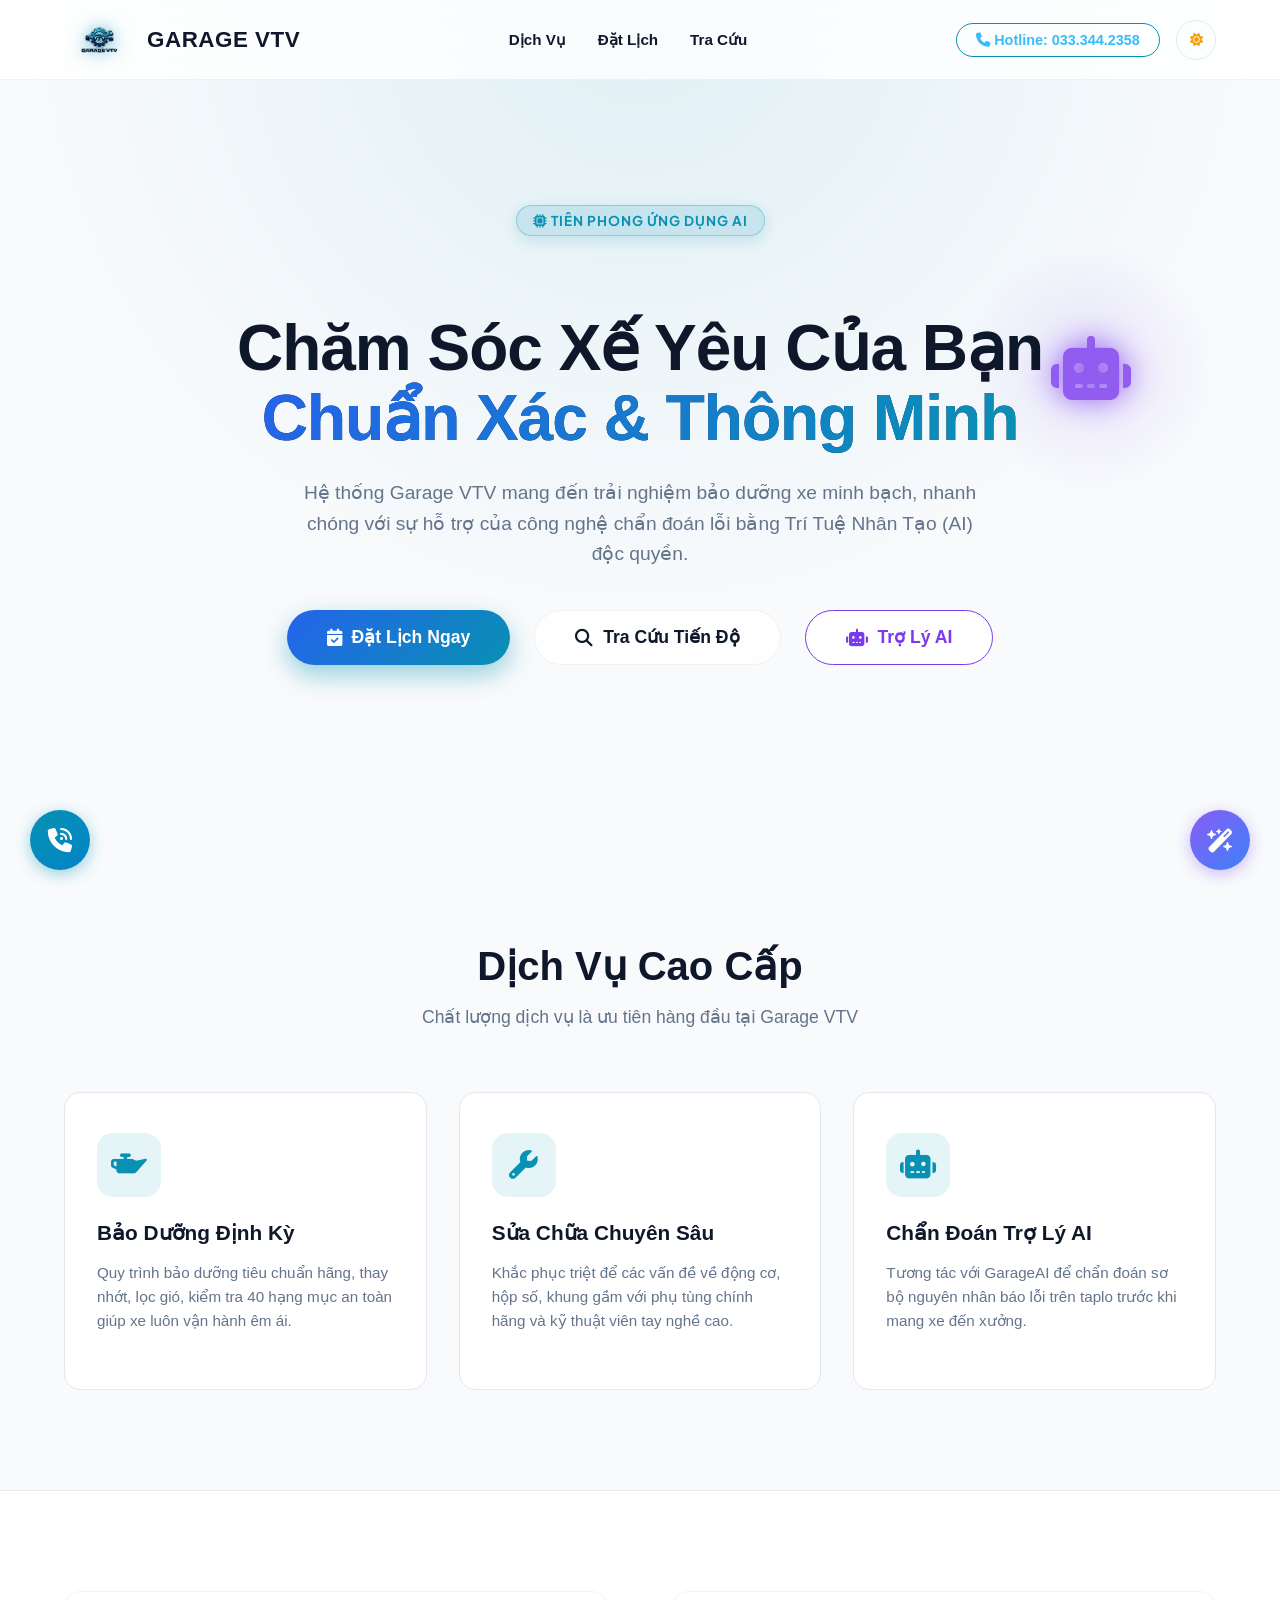
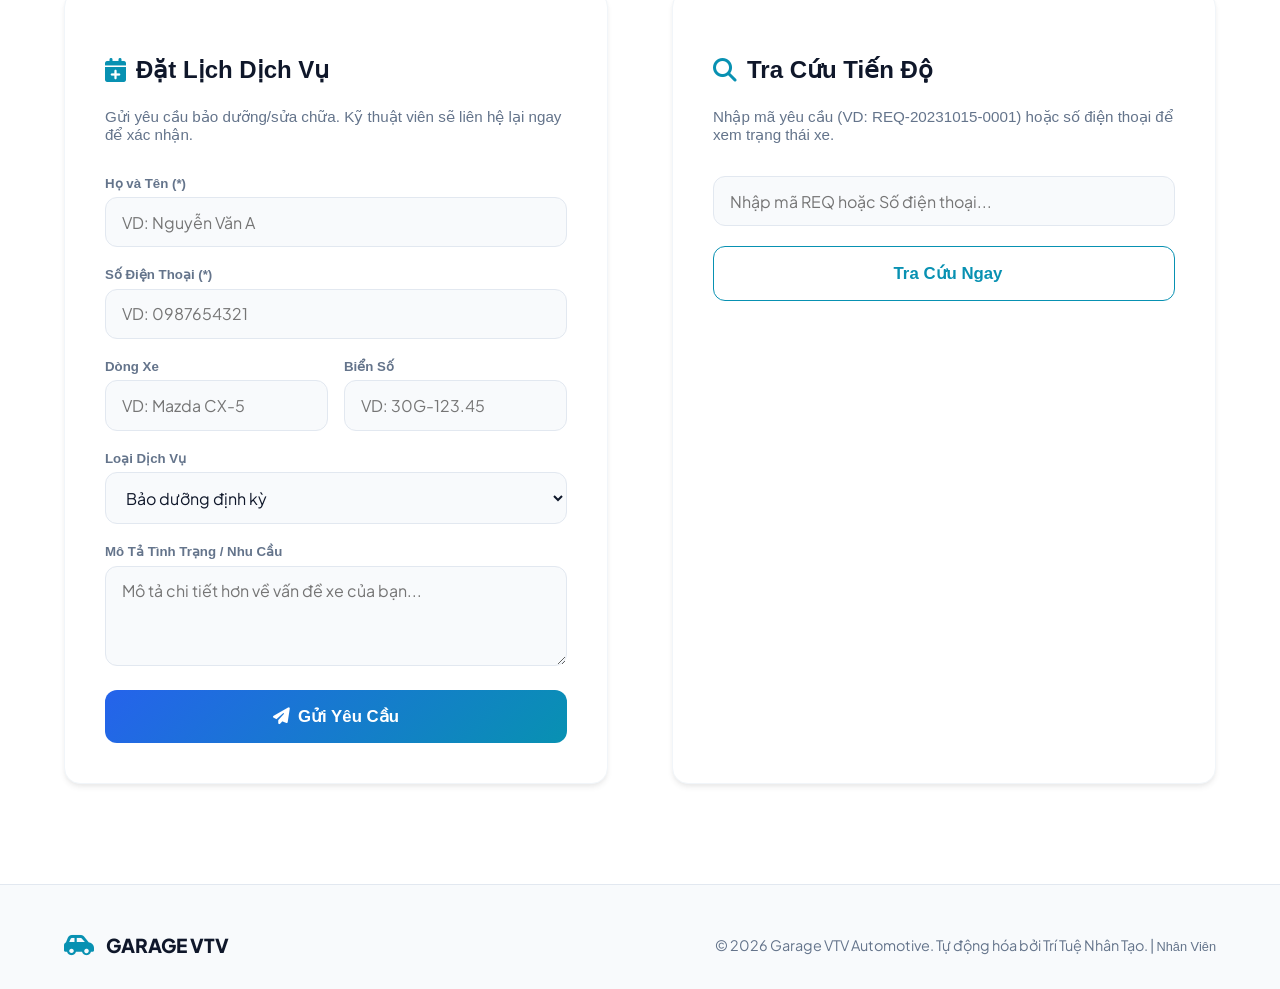
==== index.html @ 85f213aa "fix form" ====
<!DOCTYPE html>
<html lang="vi" data-theme="dark">

<head>
  <meta charset="UTF-8">
  <meta name="viewport" content="width=device-width, initial-scale=1.0, maximum-scale=1.0, user-scalable=no">
  <title>Garage VTV - Chăm Sóc Xế Yêu Với Công Nghệ AI</title>
  <link rel="stylesheet" href="https://cdnjs.cloudflare.com/ajax/libs/font-awesome/6.4.0/css/all.min.css">
  <link rel="stylesheet" href="styles.css?v=6.0">
  <style>
    /* Premium Landing Page Specific Styles */
    :root {
      --landing-hero-bg: radial-gradient(circle at top, rgba(8, 145, 178, 0.15) 0%, rgba(15, 23, 42, 0) 60%);
      --glass-bg: rgba(19, 28, 46, 0.65);
      --glass-border: rgba(255, 255, 255, 0.08);
      --neon-cyan: #0891b2;
      --neon-glow: 0 0 20px rgba(8, 145, 178, 0.4);
    }

    [data-theme="light"] {
      --landing-hero-bg: radial-gradient(circle at top, rgba(8, 145, 178, 0.1) 0%, rgba(248, 250, 252, 0) 60%);
      --glass-bg: rgba(255, 255, 255, 0.8);
      --glass-border: rgba(0, 0, 0, 0.05);
      --neon-glow: 0 4px 15px rgba(8, 145, 178, 0.2);
    }

    body {
      background: var(--bg-primary);
      color: var(--text-main);
      font-family: 'Plus Jakarta Sans', Arial, sans-serif;
      margin: 0;
      padding: 0;
      overflow-x: hidden;
      display: block;
    }

    /* Navbar */
    .landing-header {
      position: fixed;
      top: 0;
      left: 0;
      right: 0;
      height: 80px;
      background: var(--glass-bg);
      backdrop-filter: blur(16px);
      -webkit-backdrop-filter: blur(16px);
      border-bottom: 1px solid var(--glass-border);
      display: flex;
      justify-content: space-between;
      align-items: center;
      padding: 0 5%;
      z-index: 1000;
      transition: all 0.3s ease;
    }

    .brand {
      display: flex;
      align-items: center;
      gap: 12px;
      text-decoration: none;
    }

    .brand img {
      height: 40px;
      filter: drop-shadow(0 0 8px rgba(8, 145, 178, 0.5));
    }

    .brand-text {
      font-weight: 800;
      font-size: 1.4rem;
      color: var(--text-main);
      letter-spacing: 0.5px;
    }

    .nav-links {
      display: flex;
      gap: 2rem;
      align-items: center;
    }

    .nav-links a {
      color: var(--text-main);
      text-decoration: none;
      font-weight: 600;
      font-size: 0.95rem;
      transition: color 0.2s;
    }

    .nav-links a:hover {
      color: var(--accent-cyan);
    }

    .header-actions {
      display: flex;
      gap: 1rem;
      align-items: center;
    }

    .btn-login {
      padding: 0.5rem 1.2rem;
      border-radius: 50px;
      border: 1px solid var(--accent-primary);
      color: var(--accent-primary);
      text-decoration: none;
      font-weight: 700;
      font-size: 0.9rem;
      transition: all 0.3s;
      background: rgba(59, 130, 246, 0.05);
    }

    .btn-login:hover {
      background: var(--accent-primary);
      color: #fff;
      box-shadow: 0 4px 15px rgba(59, 130, 246, 0.4);
    }

    /* Hero Section */
    .hero {
      padding: 160px 5% 100px;
      min-height: 90vh;
      display: flex;
      align-items: center;
      justify-content: center;
      text-align: center;
      background: var(--landing-hero-bg);
      position: relative;
    }

    .hero-content {
      max-width: 900px;
      z-index: 2;
    }

    .badge {
      display: inline-block;
      padding: 6px 16px;
      border-radius: 30px;
      background: rgba(8, 145, 178, 0.15);
      color: var(--accent-cyan);
      border: 1px solid rgba(8, 145, 178, 0.3);
      font-weight: 700;
      font-size: 0.85rem;
      letter-spacing: 1px;
      margin-bottom: 1.5rem;
      text-transform: uppercase;
      box-shadow: var(--neon-glow);
    }

    .hero h1 {
      font-size: 4rem;
      font-weight: 800;
      line-height: 1.1;
      margin-bottom: 1.5rem;
      background: var(--text-main);
      -webkit-background-clip: text;
      background-clip: text;
      -webkit-text-fill-color: transparent;
      letter-spacing: -1px;
    }

    .hero h1 span {
      background: var(--gradient-brand);
      -webkit-background-clip: text;
      background-clip: text;
      -webkit-text-fill-color: transparent;
    }

    .hero p {
      font-size: 1.2rem;
      color: var(--text-muted);
      line-height: 1.6;
      margin-bottom: 2.5rem;
      max-width: 700px;
      margin-inline: auto;
    }

    .hero-buttons {
      display: flex;
      gap: 1.5rem;
      justify-content: center;
      flex-wrap: wrap;
    }

    .btn-glow {
      padding: 1rem 2.5rem;
      border-radius: 50px;
      font-weight: 700;
      font-size: 1.1rem;
      text-decoration: none;
      transition: all 0.3s;
      border: none;
      cursor: pointer;
      display: inline-flex;
      align-items: center;
      gap: 10px;
    }

    .btn-primary-glow {
      background: var(--gradient-brand);
      color: #fff;
      box-shadow: 0 10px 25px rgba(8, 145, 178, 0.4);
    }

    .btn-primary-glow:hover {
      transform: translateY(-3px);
      box-shadow: 0 15px 35px rgba(8, 145, 178, 0.6);
    }

    .btn-secondary-glow {
      background: var(--glass-bg);
      color: var(--text-main);
      border: 1px solid var(--glass-border);
      backdrop-filter: blur(10px);
    }

    .btn-secondary-glow:hover {
      transform: translateY(-3px);
      border-color: var(--accent-cyan);
      box-shadow: 0 10px 25px rgba(0, 0, 0, 0.2);
    }

    /* Floating AI Element */
    .floating-ai {
      position: absolute;
      right: 5%;
      top: 30%;
      width: 250px;
      height: 250px;
      background: radial-gradient(circle, rgba(139, 92, 246, 0.15) 0%, transparent 70%);
      border-radius: 50%;
      animation: float 6s ease-in-out infinite;
      z-index: 1;
      pointer-events: none;
    }

    .floating-ai::after {
      content: '\f544';
      font-family: 'Font Awesome 6 Free';
      font-weight: 900;
      position: absolute;
      top: 50%;
      left: 50%;
      transform: translate(-50%, -50%);
      font-size: 4rem;
      color: var(--accent-purple);
      opacity: 0.8;
      filter: drop-shadow(0 0 15px var(--accent-purple));
    }

    @keyframes float {
      0% {
        transform: translateY(0px) rotate(0deg);
      }

      50% {
        transform: translateY(-20px) rotate(5deg);
      }

      100% {
        transform: translateY(0px) rotate(0deg);
      }
    }

    /* Services Section */
    .section {
      padding: 100px 5%;
      position: relative;
    }

    .section-title {
      text-align: center;
      margin-bottom: 4rem;
    }

    .section-title h2 {
      font-size: 2.5rem;
      font-weight: 800;
      margin-bottom: 1rem;
    }

    .section-title p {
      color: var(--text-muted);
      font-size: 1.1rem;
    }

    .services-grid {
      display: grid;
      grid-template-columns: repeat(auto-fit, minmax(300px, 1fr));
      gap: 2rem;
      max-width: 1200px;
      margin: 0 auto;
    }

    .service-card {
      background: var(--bg-card);
      border: 1px solid var(--border-color);
      border-radius: var(--radius-lg);
      padding: 2.5rem 2rem;
      transition: all 0.4s cubic-bezier(0.4, 0, 0.2, 1);
      position: relative;
      overflow: hidden;
    }

    .service-card::before {
      content: '';
      position: absolute;
      top: 0;
      left: 0;
      right: 0;
      height: 4px;
      background: var(--gradient-brand);
      opacity: 0;
      transition: opacity 0.4s;
    }

    .service-card:hover {
      transform: translateY(-10px);
      box-shadow: var(--shadow-lg);
      border-color: var(--border-subtle);
    }

    .service-card:hover::before {
      opacity: 1;
    }

    .service-icon {
      width: 64px;
      height: 64px;
      border-radius: 16px;
      background: rgba(8, 145, 178, 0.1);
      color: var(--accent-cyan);
      display: flex;
      align-items: center;
      justify-content: center;
      font-size: 1.8rem;
      margin-bottom: 1.5rem;
      transition: transform 0.4s;
    }

    .service-card:hover .service-icon {
      transform: scale(1.1) rotate(5deg);
      background: var(--gradient-brand);
      color: white;
      box-shadow: var(--neon-glow);
    }

    .service-card h3 {
      font-size: 1.3rem;
      font-weight: 700;
      margin-bottom: 1rem;
    }

    .service-card p {
      color: var(--text-muted);
      line-height: 1.6;
      font-size: 0.95rem;
    }

    /* Booking & Tracking Split Section */
    .action-section {
      background: var(--bg-card);
      border-top: 1px solid var(--border-color);
      padding: 100px 5%;
    }

    .action-container {
      max-width: 1200px;
      margin: 0 auto;
      display: grid;
      grid-template-columns: 1fr 1fr;
      gap: 4rem;
    }

    @media (max-width: 900px) {
      .action-container {
        grid-template-columns: 1fr;
        gap: 3rem;
      }

      .hero h1 {
        font-size: 2.8rem;
      }

      .nav-links {
        display: none;
      }
    }

    .glass-panel {
      background: var(--bg-sidebar);
      border: 1px solid var(--border-subtle);
      border-radius: var(--radius-lg);
      padding: 2.5rem;
      box-shadow: var(--shadow-md);
    }

    .glass-panel h3 {
      font-size: 1.5rem;
      margin-bottom: 1.5rem;
      display: flex;
      align-items: center;
      gap: 10px;
    }

    .glass-panel h3 i {
      color: var(--accent-cyan);
    }

    /* Forms */
    .form-group {
      margin-bottom: 1.25rem;
    }

    .form-label {
      display: block;
      margin-bottom: 0.5rem;
      font-weight: 600;
      color: var(--text-muted);
      font-size: 0.9rem;
    }

    .form-control {
      width: 100%;
      padding: 0.85rem 1rem;
      background: var(--bg-input);
      border: 1px solid var(--border-color);
      border-radius: var(--radius-md);
      color: var(--text-main);
      font-family: inherit;
      font-size: 1rem;
      transition: all 0.3s;
    }

    .form-control:focus {
      outline: none;
      border-color: var(--accent-primary);
      box-shadow: 0 0 0 3px rgba(59, 130, 246, 0.2);
    }

    textarea.form-control {
      resize: vertical;
      min-height: 100px;
    }

    .submit-btn {
      width: 100%;
      padding: 1rem;
      background: var(--gradient-brand);
      color: white;
      border: none;
      border-radius: var(--radius-md);
      font-weight: 700;
      font-size: 1.05rem;
      cursor: pointer;
      transition: all 0.3s;
      margin-top: 1rem;
      display: flex;
      align-items: center;
      justify-content: center;
      gap: 8px;
    }

    .submit-btn:hover {
      box-shadow: 0 8px 20px rgba(8, 145, 178, 0.4);
      transform: translateY(-2px);
    }

    /* Search Result */
    .search-result {
      margin-top: 1.5rem;
      padding: 1.5rem;
      border-radius: var(--radius-md);
      background: var(--bg-primary);
      border: 1px dashed var(--border-color);
      display: none;
    }

    /* Footer */
    footer {
      background: var(--bg-primary);
      border-top: 1px solid var(--border-color);
      padding: 3rem 5% 2rem;
      text-align: center;
    }

    .footer-content {
      max-width: 1200px;
      margin: 0 auto;
      display: flex;
      justify-content: space-between;
      align-items: center;
      flex-wrap: wrap;
      gap: 2rem;
    }

    .footer-text {
      color: var(--text-muted);
      font-size: 0.9rem;
    }

    /* Theme Toggle */
    .theme-toggle {
      background: transparent;
      border: 1px solid var(--border-color);
      color: var(--text-main);
      width: 40px;
      height: 40px;
      border-radius: 50%;
      display: flex;
      align-items: center;
      justify-content: center;
      cursor: pointer;
      transition: all 0.3s;
    }

    .theme-toggle:hover {
      background: var(--bg-card);
    }
  </style>
</head>

<body>

  <!-- Navbar -->
  <header class="landing-header" id="navbar">
    <a href="#" class="brand">
      <img src="logo.png" alt="Logo" onerror="this.src='https://via.placeholder.com/40x40/0891b2/ffffff?text=VTV'">
      <span class="brand-text">GARAGE VTV</span>
    </a>

    <nav class="nav-links">
      <a href="#services">Dịch Vụ</a>
      <a href="#booking">Đặt Lịch</a>
      <a href="#tracking">Tra Cứu</a>
    </nav>

    <div class="header-actions">
      <button class="btn-login" onclick="openPhoneContactModal()"
        style="border-color: #0891b2; color: #38bdf8; background: transparent; cursor: pointer;">
        <i class="fa-solid fa-phone"></i> Hotline: 033.344.2358
      </button>
      <button class="theme-toggle" id="theme-btn" onclick="toggleTheme()" title="Chuyển chế độ Sáng/Tối">
        <i class="fa-solid fa-moon"></i>
      </button>
      <a href="login.html" class="btn-login" style="display: none;"><i class="fa-solid fa-lock"></i> Đăng Nhập Nội Bộ</a>
    </div>
  </header>

  <!-- Hero Section -->
  <section class="hero">
    <div class="floating-ai"></div>
    <div class="hero-content">
      <div class="badge"><i class="fa-solid fa-microchip"></i> Tiên Phong Ứng Dụng AI</div>
      <h1>Chăm Sóc Xế Yêu Của Bạn <span>Chuẩn Xác & Thông Minh</span></h1>
      <p>Hệ thống Garage VTV mang đến trải nghiệm bảo dưỡng xe minh bạch, nhanh chóng với sự hỗ trợ của công nghệ chẩn
        đoán lỗi bằng Trí Tuệ Nhân Tạo (AI) độc quyền.</p>

      <div class="hero-buttons">
        <a href="#booking" class="btn-glow btn-primary-glow">
          <i class="fa-regular fa-calendar-check"></i> Đặt Lịch Ngay
        </a>
        <a href="#tracking" class="btn-glow btn-secondary-glow">
          <i class="fa-solid fa-magnifying-glass"></i> Tra Cứu Tiến Độ
        </a>
        <button onclick="openAIAssistantModal('Trợ lý GarageAI', 'Tư vấn các dịch vụ bảo dưỡng phù hợp cho xe của tôi')"
          class="btn-glow btn-secondary-glow" style="border-color: var(--accent-purple); color: var(--accent-purple);">
          <i class="fa-solid fa-robot"></i> Trợ Lý AI
        </button>
      </div>
    </div>
  </section>

  <!-- Services Section -->
  <section id="services" class="section">
    <div class="section-title">
      <h2>Dịch Vụ Cao Cấp</h2>
      <p>Chất lượng dịch vụ là ưu tiên hàng đầu tại Garage VTV</p>
    </div>
    <div class="services-grid">
      <div class="service-card">
        <div class="service-icon"><i class="fa-solid fa-oil-can"></i></div>
        <h3>Bảo Dưỡng Định Kỳ</h3>
        <p>Quy trình bảo dưỡng tiêu chuẩn hãng, thay nhớt, lọc gió, kiểm tra 40 hạng mục an toàn giúp xe luôn vận hành
          êm ái.</p>
      </div>
      <div class="service-card">
        <div class="service-icon"><i class="fa-solid fa-wrench"></i></div>
        <h3>Sửa Chữa Chuyên Sâu</h3>
        <p>Khắc phục triệt để các vấn đề về động cơ, hộp số, khung gầm với phụ tùng chính hãng và kỹ thuật viên tay nghề
          cao.</p>
      </div>
      <div class="service-card">
        <div class="service-icon"><i class="fa-solid fa-robot"></i></div>
        <h3>Chẩn Đoán Trợ Lý AI</h3>
        <p>Tương tác với GarageAI để chẩn đoán sơ bộ nguyên nhân báo lỗi trên taplo trước khi mang xe đến xưởng.</p>
      </div>
    </div>
  </section>

  <!-- Action Section (Booking & Tracking) -->
  <section class="action-section">
    <div class="action-container">

      <!-- Booking Form -->
      <div id="booking" class="glass-panel">
        <h3><i class="fa-solid fa-calendar-plus"></i> Đặt Lịch Dịch Vụ</h3>
        <p style="color: var(--text-muted); margin-bottom: 2rem; font-size: 0.95rem;">
          Gửi yêu cầu bảo dưỡng/sửa chữa. Kỹ thuật viên sẽ liên hệ lại ngay để xác nhận.
        </p>

        <form id="bookingForm" onsubmit="handleBooking(event)">
          <div class="form-group">
            <label class="form-label">Họ và Tên (*)</label>
            <input type="text" id="bf_name" class="form-control" required placeholder="VD: Nguyễn Văn A">
          </div>
          <div class="form-group">
            <label class="form-label">Số Điện Thoại (*)</label>
            <input type="tel" id="bf_phone" class="form-control" required placeholder="VD: 0987654321">
          </div>
          <div style="display: grid; grid-template-columns: 1fr 1fr; gap: 1rem;">
            <div class="form-group">
              <label class="form-label">Dòng Xe</label>
              <input type="text" id="bf_model" class="form-control" placeholder="VD: Mazda CX-5">
            </div>
            <div class="form-group">
              <label class="form-label">Biển Số</label>
              <input type="text" id="bf_plate" class="form-control" placeholder="VD: 30G-123.45">
            </div>
          </div>
          <div class="form-group">
            <label class="form-label">Loại Dịch Vụ</label>
            <select id="bf_service" class="form-control">
              <option value="Bảo dưỡng định kỳ">Bảo dưỡng định kỳ</option>
              <option value="Sửa chữa">Sửa chữa hỏng hóc</option>
              <option value="Đồng sơn">Đồng sơn / Làm đẹp</option>
              <option value="Khác">Khác (Ghi chú thêm)</option>
            </select>
          </div>
          <div class="form-group">
            <label class="form-label">Mô Tả Tình Trạng / Nhu Cầu</label>
            <textarea id="bf_desc" class="form-control"
              placeholder="Mô tả chi tiết hơn về vấn đề xe của bạn..."></textarea>
          </div>

          <button type="submit" class="submit-btn" id="btnSubmitBooking">
            <i class="fa-solid fa-paper-plane"></i> Gửi Yêu Cầu
          </button>
        </form>
      </div>

      <!-- Tracking Form -->
      <div id="tracking" class="glass-panel">
        <h3><i class="fa-solid fa-search"></i> Tra Cứu Tiến Độ</h3>
        <p style="color: var(--text-muted); margin-bottom: 2rem; font-size: 0.95rem;">
          Nhập mã yêu cầu (VD: REQ-20231015-0001) hoặc số điện thoại để xem trạng thái xe.
        </p>

        <div class="form-group">
          <input type="text" id="track_input" class="form-control" placeholder="Nhập mã REQ hoặc Số điện thoại...">
        </div>
        <button class="submit-btn" onclick="handleTracking()"
          style="background: var(--bg-sidebar); border: 1px solid var(--accent-cyan); color: var(--accent-cyan);">
          <i class="fa-solid fa-radar"></i> Tra Cứu Ngay
        </button>

        <div id="search_result" class="search-result">
          <div style="text-align: center; color: var(--text-muted);">
            Vui lòng nhập thông tin để tra cứu.
          </div>
        </div>
      </div>

    </div>
  </section>

  <!-- Footer -->
  <footer>
    <div class="footer-content">
      <div class="brand">
        <i class="fa-solid fa-car-side" style="color: var(--accent-cyan); font-size: 1.5rem;"></i>
        <span style="font-weight: 800; font-size: 1.2rem; color: var(--text-main);">GARAGE VTV</span>
      </div>
      <div class="footer-text">
        &copy; 2026 Garage VTV Automotive. Tự động hóa bởi Trí Tuệ Nhân Tạo. | <a href="login.html" style="color: var(--text-muted); text-decoration: none; font-size: 0.8rem;" title="Đăng nhập nội bộ">Nhân Viên</a>
      </div>
    </div>
  </footer>

  <script>
    const themeBtn = document.getElementById('theme-btn');
    const htmlEl = document.documentElement;
    const savedTheme = localStorage.getItem('vtv_theme') || 'dark';
    htmlEl.setAttribute('data-theme', savedTheme);
    updateThemeIcon(savedTheme);

    function toggleTheme() {
      const current = htmlEl.getAttribute('data-theme');
      const next = current === 'dark' ? 'light' : 'dark';
      htmlEl.setAttribute('data-theme', next);
      localStorage.setItem('vtv_theme', next);
      updateThemeIcon(next);
    }

    function updateThemeIcon(theme) {
      themeBtn.innerHTML = theme === 'dark'
        ? '<i class="fa-solid fa-sun" style="color: #f59e0b;"></i>'
        : '<i class="fa-solid fa-moon"></i>';
    }

    window.addEventListener('scroll', () => {
      const nav = document.getElementById('navbar');
      if (window.scrollY > 50) {
        nav.style.background = 'var(--glass-bg)';
        nav.style.boxShadow = '0 4px 20px rgba(0,0,0,0.1)';
      } else {
        nav.style.background = 'var(--glass-bg)';
        nav.style.boxShadow = 'none';
      }
    });

    async function handleBooking(e) {
      e.preventDefault();
      const btn = document.getElementById('btnSubmitBooking');
      const originalText = btn.innerHTML;
      btn.innerHTML = '<i class="fa-solid fa-spinner fa-spin"></i> Đang Gửi...';
      btn.disabled = true;

      const payload = {
        fullName: document.getElementById('bf_name').value,
        phone: document.getElementById('bf_phone').value,
        vehicleBrand: "Không xác định", // Backend requires this field
        vehicleModel: document.getElementById('bf_model').value,
        licensePlate: document.getElementById('bf_plate').value,
        serviceType: document.getElementById('bf_service').value,
        description: document.getElementById('bf_desc').value
      };

      const isLocal = window.location.hostname === "127.0.0.1" || window.location.hostname === "localhost";
      const API_BASE = isLocal ? "http://127.0.0.1:8000/api/v1" : "/api/v1";
      try {
        const response = await fetch(`${API_BASE}/customer-requests`, {
          method: 'POST',
          headers: { 'Content-Type': 'application/json' },
          body: JSON.stringify(payload)
        });

        if (response.ok) {
          const data = await response.json();
          alert(`🎉 Gửi yêu cầu thành công!\nMã theo dõi của bạn là: ${data.request_code}\nChúng tôi sẽ sớm liên hệ lại!`);
          document.getElementById('bookingForm').reset();
        } else {
          const err = await response.json();
          alert('Lỗi: ' + (err.detail || 'Không thể gửi yêu cầu'));
        }
      } catch (error) {
        console.error(error);
        alert('Lỗi kết nối đến máy chủ.');
      } finally {
        btn.innerHTML = originalText;
        btn.disabled = false;
      }
    }

    async function handleTracking() {
      const q = document.getElementById('track_input').value.trim();
      const resDiv = document.getElementById('search_result');
      resDiv.style.display = 'block';

      if (!q) {
        resDiv.innerHTML = '<div style="color: var(--accent-rose);"><i class="fa-solid fa-triangle-exclamation"></i> Vui lòng nhập mã hoặc số điện thoại!</div>';
        return;
      }

      resDiv.innerHTML = '<i class="fa-solid fa-spinner fa-spin"></i> Đang tìm kiếm...';

      const isLocal = window.location.hostname === "127.0.0.1" || window.location.hostname === "localhost";
      const API_BASE = isLocal ? "http://127.0.0.1:8000/api/v1" : "/api/v1";
      try {
        const response = await fetch(`${API_BASE}/customer-requests?skip=0&limit=5&q=${encodeURIComponent(q)}`);
        if (response.ok) {
          const data = await response.json();
          if (data.length === 0) {
            resDiv.innerHTML = '<div style="color: var(--accent-amber);"><i class="fa-solid fa-folder-open"></i> Không tìm thấy yêu cầu nào phù hợp.</div>';
            return;
          }

          let html = `<div style="font-weight: 700; margin-bottom: 1rem; color: var(--accent-cyan);">Tìm thấy ${data.length} kết quả:</div>`;
          data.forEach(req => {
            let statusColor = '#94a3b8';
            let statusText = req.status;
            if (req.status === 'PENDING') { statusColor = '#f59e0b'; statusText = 'Chờ Xác Nhận'; }
            if (req.status === 'APPROVED') { statusColor = '#3b82f6'; statusText = 'Đã Phê Duyệt'; }
            if (req.status === 'IN_PROGRESS') { statusColor = '#10b981'; statusText = 'Đang Xử Lý'; }
            if (req.status === 'COMPLETED') { statusColor = '#059669'; statusText = 'Hoàn Thành'; }
            if (req.status === 'CANCELLED') { statusColor = '#ef4444'; statusText = 'Đã Hủy'; }

            html += `
              <div style="background: var(--bg-card); padding: 1rem; border-radius: 8px; margin-bottom: 0.8rem; border-left: 4px solid ${statusColor};">
                <div style="display: flex; justify-content: space-between; margin-bottom: 0.5rem;">
                  <strong style="color: var(--text-main);">${req.request_code}</strong>
                  <span style="background: ${statusColor}20; color: ${statusColor}; padding: 2px 8px; border-radius: 12px; font-size: 0.75rem; font-weight: 700;">${statusText}</span>
                </div>
                <div style="font-size: 0.85rem; color: var(--text-muted); margin-bottom: 0.25rem;">
                  <i class="fa-solid fa-car"></i> Xe: ${req.vehicle_model || 'N/A'} - ${req.license_plate || 'N/A'}
                </div>
                <div style="font-size: 0.85rem; color: var(--text-muted);">
                  <i class="fa-regular fa-clock"></i> Ngày tạo: ${new Date(req.created_at).toLocaleString('vi-VN')}
                </div>
              </div>
            `;
          });
          resDiv.innerHTML = html;
        } else {
          resDiv.innerHTML = '<div style="color: var(--accent-rose);">Lỗi khi tải dữ liệu tra cứu.</div>';
        }
      } catch (error) {
        console.error(error);
        resDiv.innerHTML = '<div style="color: var(--accent-rose);">Lỗi kết nối đến máy chủ.</div>';
      }
    }
  </script>

  <!-- Modal AI Garage Assistant (GarageAI) -->
  <div id="modal-ai-result" class="modal-backdrop">
    <div class="modal-card garage-ai-modal"
      style="max-width: 580px; width: 95%; padding: 0; overflow: hidden; border-radius: 18px; background: #0f172a; border: 1px solid rgba(148, 163, 184, 0.2); box-shadow: 0 25px 50px -12px rgba(0, 0, 0, 0.7);">
      <div class="garage-ai-header"
        style="display: flex; justify-content: space-between; align-items: center; padding: 1.15rem 1.35rem; background: #0f172a; border-bottom: 1px solid rgba(255, 255, 255, 0.06);">
        <div style="display: flex; align-items: center; gap: 0.85rem;">
          <div class="ai-header-icon"
            style="width: 42px; height: 42px; border-radius: 12px; background: linear-gradient(135deg, #164e63 0%, #0891b2 100%); display: flex; align-items: center; justify-content: center; color: #67e8f9; font-size: 1.25rem; box-shadow: 0 4px 12px rgba(8, 145, 178, 0.3);">
            <i class="fa-solid fa-wand-magic-sparkles"></i>
          </div>
          <div>
            <h3 id="modal-ai-title"
              style="font-family: Arial, sans-serif; color: #ffffff; font-size: 1.2rem; font-weight: 700; margin: 0; line-height: 1.2;">
              Trợ lý GarageAI</h3>
            <span
              style="font-size: 0.7rem; font-weight: 700; letter-spacing: 0.08em; color: #64748b; text-transform: uppercase; margin-top: 3px; display: block;">Tư
              Vấn Trước Khi Đến Garage</span>
          </div>
        </div>
        <button class="close-btn" onclick="closeModal('modal-ai-result')"
          style="color: #94a3b8; font-size: 1.35rem; background: transparent; border: none; cursor: pointer; padding: 0.2rem 0.5rem; transition: color 0.2s;"
          title="Đóng">
          <i class="fa-solid fa-xmark"></i>
        </button>
      </div>
      <div class="garage-ai-banner"
        style="background: rgba(255, 255, 255, 0.03); padding: 0.75rem 1.35rem; border-bottom: 1px solid rgba(255, 255, 255, 0.05); font-size: 0.82rem; color: #94a3b8; line-height: 1.45;">
        Không nhập mật khẩu, mã OTP hoặc dữ liệu nhạy cảm. AI chỉ tư vấn sơ bộ, không thay thế kỹ thuật viên kiểm tra
        trực tiếp.
      </div>
      <div id="modal-ai-chat-body" class="garage-ai-body"
        style="padding: 1.35rem; max-height: 380px; min-height: 240px; overflow-y: auto; display: flex; flex-direction: column; gap: 1.25rem; background: #0f172a;">
        <div class="garage-ai-msg-row ai-msg" style="display: flex; gap: 0.85rem; align-items: flex-start;">
          <div class="ai-msg-avatar"
            style="width: 36px; height: 36px; border-radius: 10px; background: rgba(14, 116, 144, 0.3); border: 1px solid rgba(6, 182, 212, 0.3); display: flex; align-items: center; justify-content: center; color: #38bdf8; font-size: 1rem; flex-shrink: 0; margin-top: 2px;">
            <i class="fa-solid fa-wand-magic-sparkles"></i>
          </div>
          <div class="ai-msg-bubble"
            style="background: rgba(30, 41, 59, 0.65); border: 1px solid rgba(148, 163, 184, 0.15); border-radius: 14px; padding: 1.1rem 1.25rem; color: #e2e8f0; font-size: 0.92rem; line-height: 1.6; max-width: 88%;">
            Tôi có thể giải thích dịch vụ, combo bảo dưỡng và quy trình đặt lịch. Bạn có thể nêu loại xe và số km trong
            câu hỏi để tôi gợi ý sát hơn. Tôi không thể chẩn đoán xe hoặc xác nhận an toàn từ xa; với dấu hiệu bất
            thường, hãy liên hệ garage để được kiểm tra trực tiếp.
          </div>
        </div>
      </div>
      <div class="garage-ai-footer"
        style="padding: 1.15rem 1.35rem; background: #0f172a; border-top: 1px solid rgba(255, 255, 255, 0.06); display: flex; gap: 0.75rem; align-items: flex-end;">
        <div style="flex: 1;">
          <textarea id="modal-ai-question-input" class="garage-ai-input" rows="2"
            placeholder="Ví dụ: Xe máy đã đi 5.000 km nên bảo dưỡng gì?"
            style="width: 100%; background: rgba(30, 41, 59, 0.5); border: 1px solid rgba(148, 163, 184, 0.2); border-radius: 14px; color: #f8fafc; padding: 0.85rem 1rem; font-size: 0.92rem; resize: none; font-family: inherit; outline: none; transition: border-color 0.2s, box-shadow 0.2s; box-sizing: border-box;"
            onkeydown="if(event.key === 'Enter' && !event.shiftKey) { event.preventDefault(); submitModalAIQuestion(); }"></textarea>
        </div>
        <button class="garage-ai-send-btn" onclick="submitModalAIQuestion()" title="Gửi câu hỏi"
          style="width: 48px; height: 48px; border-radius: 12px; background: #2b7a8c; color: white; border: none; cursor: pointer; display: flex; align-items: center; justify-content: center; font-size: 1.1rem; flex-shrink: 0; transition: all 0.2s ease;">
          <i class="fa-solid fa-paper-plane" style="transform: rotate(10deg);"></i>
        </button>
      </div>
    </div>
  </div>

  <!-- Modal Phone Contact Popup (Liên Hệ SĐT & Hotline) -->
  <div id="modal-phone-contact" class="modal-backdrop">
    <div class="modal-card phone-contact-card"
      style="max-width: 500px; width: 95%; padding: 0; overflow: hidden; border-radius: 18px; background: #0f172a; border: 1px solid rgba(148, 163, 184, 0.2); box-shadow: 0 25px 50px -12px rgba(0, 0, 0, 0.7);">
      <div
        style="display: flex; justify-content: space-between; align-items: center; padding: 1.15rem 1.35rem; background: #0f172a; border-bottom: 1px solid rgba(255, 255, 255, 0.06);">
        <div style="display: flex; align-items: center; gap: 0.85rem;">
          <div
            style="width: 42px; height: 42px; border-radius: 12px; background: linear-gradient(135deg, #155e75 0%, #0891b2 100%); display: flex; align-items: center; justify-content: center; color: #67e8f9; font-size: 1.25rem; box-shadow: 0 4px 12px rgba(8, 145, 178, 0.3);">
            <i class="fa-solid fa-phone-volume"></i>
          </div>
          <div>
            <h3
              style="font-family: Arial, sans-serif; color: #ffffff; font-size: 1.15rem; font-weight: 700; margin: 0;">
              Hotline Liên Hệ Garage VTV</h3>
            <span
              style="font-size: 0.72rem; font-weight: 700; letter-spacing: 0.06em; color: #64748b; text-transform: uppercase;">Tư
              Vấn Trực Tiếp Qua Số Điện Thoại</span>
          </div>
        </div>
        <button class="close-btn" onclick="closeModal('modal-phone-contact')"
          style="color: #94a3b8; font-size: 1.35rem; background: transparent; border: none; cursor: pointer; padding: 0.2rem 0.5rem;"
          title="Đóng">
          <i class="fa-solid fa-xmark"></i>
        </button>
      </div>
      <div style="padding: 1.35rem; background: #0f172a; display: flex; flex-direction: column; gap: 1rem;">
        <div
          style="background: rgba(30, 41, 59, 0.6); border: 1px solid rgba(148, 163, 184, 0.15); border-radius: 14px; padding: 1.1rem; display: flex; align-items: center; justify-content: space-between;">
          <div>
            <div style="font-size: 0.78rem; color: #94a3b8; font-weight: 600;">📞 HOTLINE KĨ THUẬT & ĐẶT LỊCH (24/7):
            </div>
            <div
              style="font-size: 1.35rem; font-weight: 800; color: #38bdf8; font-family: Arial, sans-serif; margin-top: 2px;">
              033.344.2358</div>
            <div style="font-size: 0.75rem; color: #64748b; margin-top: 2px;">Lễ tân & KTV Trưởng trực cuộc gọi</div>
          </div>
          <div style="display: flex; gap: 0.5rem;">
            <button class="btn btn-secondary btn-sm"
              onclick="copyTextToClipboard('0333442358', 'Số điện thoại Hotline')" title="Sao chép SĐT">
              <i class="fa-solid fa-copy"></i>
            </button>
            <a href="tel:0333442358" class="btn btn-primary btn-sm"
              style="background: #0891b2; border: none; font-weight: 700; padding: 0.5rem 1rem; border-radius: 6px; color: white; text-decoration: none;">
              <i class="fa-solid fa-phone"></i> Gọi Ngay
            </a>
          </div>
        </div>
        <div
          style="background: rgba(30, 41, 59, 0.6); border: 1px solid rgba(244, 63, 94, 0.25); border-radius: 14px; padding: 1.1rem; display: flex; align-items: center; justify-content: space-between;">
          <div>
            <div style="font-size: 0.78rem; color: #f43f5e; font-weight: 600;">🚨 HOTLINE CỨU HỘ GẦM & SỬA LƯU ĐỘNG:
            </div>
            <div
              style="font-size: 1.35rem; font-weight: 800; color: #fb7185; font-family: Arial, sans-serif; margin-top: 2px;">
              1900.6868</div>
            <div style="font-size: 0.75rem; color: #64748b; margin-top: 2px;">Xe kéo cứu hộ & KTV cơ động đến tận nơi
            </div>
          </div>
          <a href="tel:19006868" class="btn btn-primary btn-sm"
            style="background: #e11d48; border: none; font-weight: 700; padding: 0.5rem 1rem; border-radius: 6px; color: white; text-decoration: none;">
            <i class="fa-solid fa-truck-medical"></i> Cứu Hộ
          </a>
        </div>
        <div
          style="background: var(--bg-card); border: 1px solid var(--border-color); border-radius: 14px; padding: 1.1rem; margin-top: 0.25rem;">
          <h4
            style="font-family: Arial; font-size: 0.95rem; color: var(--text-main); margin-bottom: 0.75rem; display: flex; align-items: center; gap: 0.5rem;">
            <i class="fa-solid fa-clock-rotate-left" style="color: #38bdf8;"></i> Hoặc yêu cầu Garage gọi lại trong 5
            phút:
          </h4>
          <form onsubmit="submitCallbackRequest(event)">
            <div style="display: flex; gap: 0.5rem; margin-bottom: 0.75rem;">
              <input type="tel" id="cb-phone" class="form-control" placeholder="Nhập SĐT của bạn..." required
                style="background: var(--bg-input); border-color: var(--border-color); color: var(--text-main);">
              <select id="cb-time" class="form-control"
                style="width: 140px; background: var(--bg-input); border-color: var(--border-color); color: var(--text-main);">
                <option value="immediate" style="background: var(--bg-card); color: var(--text-main);">Gọi ngay (5p)
                </option>
                <option value="morning" style="background: var(--bg-card); color: var(--text-main);">Sáng (8h-11h)
                </option>
                <option value="afternoon" style="background: var(--bg-card); color: var(--text-main);">Chiều (14h-17h)
                </option>
              </select>
            </div>
            <button type="submit" class="btn btn-primary"
              style="width: 100%; justify-content: center; background: linear-gradient(135deg, #2563eb, #3b82f6); border: none; padding: 0.75rem; border-radius: 8px; color: white; font-weight: bold; cursor: pointer;">
              <i class="fa-solid fa-paper-plane"></i> Gửi Yêu Cầu Gọi Lại
            </button>
          </form>
        </div>
      </div>
    </div>
  </div>

  <button class="floating-phone-trigger" onclick="openPhoneContactModal()" title="Hotline Tư Vấn"
    style="position: fixed; bottom: 30px; left: 30px; width: 60px; height: 60px; border-radius: 50%; background: linear-gradient(135deg, #0891b2, #0284c7); color: white; border: none; font-size: 1.5rem; display: flex; align-items: center; justify-content: center; cursor: pointer; box-shadow: 0 4px 15px rgba(8, 145, 178, 0.4); z-index: 9999; transition: transform 0.3s;">
    <i class="fa-solid fa-phone-volume"></i>
  </button>

  <button class="floating-ai-trigger" onclick="openAIAssistantModal('Trợ lý GarageAI', 'Tư vấn nhanh')"
    title="Mở Trợ lý GarageAI"
    style="position: fixed; bottom: 30px; right: 30px; width: 60px; height: 60px; border-radius: 50%; background: linear-gradient(135deg, #8b5cf6, #3b82f6); color: white; border: none; font-size: 1.5rem; display: flex; align-items: center; justify-content: center; cursor: pointer; box-shadow: 0 4px 15px rgba(139, 92, 246, 0.4); z-index: 9999; transition: transform 0.3s;">
    <i class="fa-solid fa-wand-magic-sparkles"></i>
  </button>
  <script src="app.js?v=11.0"></script>
</body>

</html>
---- styles.css ----
@import url('https://fonts.googleapis.com/css2?family=Plus+Jakarta+Sans:wght@400;500;600;700;800&family=Outfit:wght@500;600;700;800&display=swap');

/* Figma Dark Automotive OS Theme (Default) */
:root {
  --bg-primary: #090d16;
  --bg-sidebar: #0f172a;
  --bg-card: #131c2e;
  --bg-card-hover: #1e293b;
  --bg-input: #0b1120;
  --border-color: #1e293b;
  --border-subtle: #172033;
  
  --text-main: #f8fafc;
  --text-muted: #94a3b8;
  --text-light: #64748b;

  --accent-primary: #3b82f6;
  --accent-primary-hover: #2563eb;
  --accent-cyan: #06b6d4;
  --accent-purple: #8b5cf6;
  --accent-emerald: #10b981;
  --accent-amber: #f59e0b;
  --accent-rose: #f43f5e;

  --gradient-brand: linear-gradient(135deg, #3b82f6 0%, #06b6d4 100%);
  --gradient-ai: linear-gradient(135deg, #8b5cf6 0%, #ec4899 100%);
  --shadow-sm: 0 1px 3px rgba(0,0,0,0.4);
  --shadow-md: 0 4px 14px rgba(0,0,0,0.5);
  --shadow-lg: 0 12px 32px rgba(0,0,0,0.6);
  
  --radius-lg: 16px;
  --radius-md: 12px;
  --radius-sm: 8px;
}

/* Light Mode Theme */
[data-theme="light"] {
  --bg-primary: #f8fafc;
  --bg-sidebar: #ffffff;
  --bg-card: #ffffff;
  --bg-card-hover: #f1f5f9;
  --bg-input: #f8fafc;
  --border-color: #e2e8f0;
  --border-subtle: #f1f5f9;

  --text-main: #0f172a;
  --text-muted: #64748b;
  --text-light: #94a3b8;

  --accent-primary: #2563eb;
  --accent-primary-hover: #1d4ed8;
  --accent-cyan: #0891b2;
  --accent-purple: #7c3aed;
  --accent-emerald: #059669;
  --accent-amber: #d97706;
  --accent-rose: #e11d48;

  --gradient-brand: linear-gradient(135deg, #2563eb 0%, #0891b2 100%);
  --gradient-ai: linear-gradient(135deg, #7c3aed 0%, #db2777 100%);
  --shadow-sm: 0 1px 2px 0 rgba(0, 0, 0, 0.05);
  --shadow-md: 0 4px 6px -1px rgba(0, 0, 0, 0.07), 0 2px 4px -1px rgba(0, 0, 0, 0.04);
  --shadow-lg: 0 10px 25px -5px rgba(0, 0, 0, 0.1), 0 8px 10px -6px rgba(0, 0, 0, 0.05);
}

html,
body {
  width: 100%;
  max-width: 100%;
  overflow-x: hidden;
}

*,
*::before,
*::after {
  box-sizing: border-box;
}

img,
svg,
video {
  max-width: 100%;
  height: auto;
}

body, input, button, select, textarea, h1, h2, h3, h4, h5, h6, p, a, label {
  font-family: Arial, Helvetica, sans-serif;
}

i, .fa, .fas, .far, .fab, .fa-solid, .fa-regular, .fa-brands, [class^="fa-"], [class*=" fa-"] {
  font-family: "Font Awesome 6 Free", "Font Awesome 6 Brands" !important;
  font-style: normal !important;
  font-weight: 900 !important;
  display: inline-block;
  text-rendering: auto;
  -webkit-font-smoothing: antialiased;
}

body {
  font-family: Arial, Helvetica, sans-serif;
  background: var(--bg-primary);
  color: var(--text-main);
  min-height: 100vh;
  display: flex;
  transition: background-color 0.3s ease, color 0.3s ease;
  padding: env(safe-area-inset-top) env(safe-area-inset-right) env(safe-area-inset-bottom) env(safe-area-inset-left);
}

/* Custom Scrollbar */
::-webkit-scrollbar {
  width: 6px;
  height: 6px;
}
::-webkit-scrollbar-track {
  background: var(--bg-primary);
}
::-webkit-scrollbar-thumb {
  background: var(--border-color);
  border-radius: 4px;
}
::-webkit-scrollbar-thumb:hover {
  background: var(--text-light);
}

/* Sidebar Layout */
.sidebar {
  width: 270px;
  background: var(--bg-sidebar);
  border-right: 1px solid var(--border-color);
  display: flex;
  flex-direction: column;
  padding: 1.5rem 1.2rem;
  z-index: 100;
  transition: all 0.3s ease;
}

.brand-header {
  display: flex;
  align-items: center;
  gap: 0.85rem;
  padding-bottom: 1.25rem;
  margin-bottom: 1.25rem;
  border-bottom: 1px solid var(--border-color);
}

.brand-logo {
  width: 44px;
  height: 44px;
  border-radius: var(--radius-md);
  background: var(--gradient-brand);
  display: flex;
  align-items: center;
  justify-content: center;
  color: white;
  font-size: 1.35rem;
  box-shadow: 0 4px 15px rgba(59, 130, 246, 0.3);
}

.brand-name {
  font-family: Arial, sans-serif;
  font-size: 1.25rem;
  font-weight: 800;
  letter-spacing: -0.5px;
  color: var(--text-main);
}
.brand-tag {
  font-size: 0.68rem;
  font-weight: 700;
  padding: 0.15rem 0.45rem;
  border-radius: 4px;
  background: rgba(59, 130, 246, 0.15);
  color: var(--accent-primary);
  text-transform: uppercase;
}

.nav-section-title {
  font-size: 0.7rem;
  font-weight: 800;
  text-transform: uppercase;
  color: var(--text-light);
  letter-spacing: 0.9px;
  margin: 1.25rem 0 0.5rem 0.5rem;
}


.nav-list {
  list-style: none;
  display: flex;
  flex-direction: column;
  gap: 0.35rem;
}

.nav-item {
  display: flex;
  align-items: center;
  gap: 0.85rem;
  padding: 0.75rem 1rem;
  border-radius: var(--radius-md);
  color: var(--text-muted);
  font-weight: 600;
  font-size: 0.9rem;
  cursor: pointer;
  transition: all 0.2s cubic-bezier(0.4, 0, 0.2, 1);
}

.nav-item:hover {
  background: var(--bg-card-hover);
  color: var(--text-main);
}

.nav-item.active {
  background: var(--accent-primary);
  color: #ffffff;
  box-shadow: 0 4px 12px rgba(37, 99, 235, 0.3);
}

.nav-item.ai-tab {
  background: linear-gradient(135deg, rgba(124, 58, 237, 0.08) 0%, rgba(219, 39, 119, 0.08) 100%);
  border: 1px solid rgba(124, 58, 237, 0.2);
  color: var(--accent-purple);
}
.nav-item.ai-tab:hover, .nav-item.ai-tab.active {
  background: var(--gradient-ai);
  color: white;
  border-color: transparent;
  box-shadow: 0 4px 15px rgba(219, 39, 119, 0.3);
}

/* Main Area */
.main-wrapper {
  flex: 1;
  display: flex;
  flex-direction: column;
  height: 100vh;
  overflow-y: auto;
}

/* Header Topbar */
.top-bar {
  display: flex;
  justify-content: space-between;
  align-items: center;
  padding: 1.1rem 2rem;
  background: var(--bg-sidebar);
  border-bottom: 1px solid var(--border-color);
  position: sticky;
  top: 0;
  z-index: 90;
  box-shadow: var(--shadow-sm);
}

.header-controls {
  display: flex;
  align-items: center;
  gap: 1rem;
}

.theme-toggle-btn {
  width: 38px;
  height: 38px;
  border-radius: var(--radius-md);
  background: var(--bg-primary);
  border: 1px solid var(--border-color);
  color: var(--text-main);
  cursor: pointer;
  display: flex;
  align-items: center;
  justify-content: center;
  font-size: 1rem;
  transition: all 0.2s ease;
}
.theme-toggle-btn:hover {
  background: var(--bg-card-hover);
}

.role-switcher-container {
  display: flex;
  align-items: center;
  gap: 0.75rem;
  background: var(--bg-primary);
  padding: 0.35rem 0.8rem;
  border-radius: 30px;
  border: 1px solid var(--border-color);
}

.role-badge {
  padding: 0.3rem 0.8rem;
  border-radius: 20px;
  font-size: 0.75rem;
  font-weight: 700;
  text-transform: uppercase;
  letter-spacing: 0.5px;
}
.role-badge.manager { background: rgba(124, 58, 237, 0.12); color: var(--accent-purple); border: 1px solid rgba(124, 58, 237, 0.3); }
.role-badge.receptionist { background: rgba(8, 145, 178, 0.12); color: var(--accent-cyan); border: 1px solid rgba(8, 145, 178, 0.3); }
.role-badge.technician { background: rgba(217, 119, 6, 0.12); color: var(--accent-amber); border: 1px solid rgba(217, 119, 6, 0.3); }
.role-badge.cashier { background: rgba(5, 150, 105, 0.12); color: var(--accent-emerald); border: 1px solid rgba(5, 150, 105, 0.3); }

.content-container {
  padding: 2rem;
  flex: 1;
}

/* Page Views Animation */
.view-section {
  display: none;
  animation: slideUp 0.3s cubic-bezier(0.16, 1, 0.3, 1) forwards;
}
.view-section.active {
  display: block;
}

@keyframes slideUp {
  from { opacity: 0; transform: translateY(12px); }
  to { opacity: 1; transform: translateY(0); }
}

/* KPI Cards Grid */
.kpi-grid {
  display: grid;
  grid-template-columns: repeat(auto-fit, minmax(240px, 1fr));
  gap: 1.25rem;
  margin-bottom: 2rem;
}

.kpi-card {
  background: var(--bg-card);
  border: 1px solid var(--border-color);
  padding: 1.5rem;
  border-radius: var(--radius-lg);
  display: flex;
  align-items: center;
  justify-content: space-between;
  box-shadow: var(--shadow-sm);
  transition: transform 0.2s ease, box-shadow 0.2s ease;
}
.kpi-card:hover {
  transform: translateY(-3px);
  box-shadow: var(--shadow-md);
}

.kpi-info h4 {
  font-size: 0.8rem;
  font-weight: 700;
  color: var(--text-muted);
  text-transform: uppercase;
  letter-spacing: 0.5px;
  margin-bottom: 0.4rem;
}
.kpi-info .val {
  font-family: Arial, sans-serif;
  font-size: 1.8rem;
  font-weight: 800;
  letter-spacing: -0.5px;
}
.kpi-trend {
  font-size: 0.75rem;
  font-weight: 600;
  margin-top: 0.3rem;
  display: inline-flex;
  align-items: center;
  gap: 0.25rem;
}
.kpi-trend.up { color: var(--accent-emerald); }
.kpi-trend.neutral { color: var(--text-muted); }

.kpi-icon {
  width: 52px;
  height: 52px;
  border-radius: var(--radius-md);
  display: flex;
  align-items: center;
  justify-content: center;
  font-size: 1.4rem;
}
.kpi-icon.blue { background: rgba(37, 99, 235, 0.1); color: var(--accent-primary); }
.kpi-icon.emerald { background: rgba(5, 150, 105, 0.1); color: var(--accent-emerald); }
.kpi-icon.purple { background: rgba(124, 58, 237, 0.1); color: var(--accent-purple); }
.kpi-icon.amber { background: rgba(217, 119, 6, 0.1); color: var(--accent-amber); }

/* Table Container Cards */
.table-card {
  background: var(--bg-card);
  border: 1px solid var(--border-color);
  border-radius: var(--radius-lg);
  box-shadow: var(--shadow-sm);
  overflow: hidden;
  margin-bottom: 2rem;
}

.table-header {
  padding: 1.25rem 1.75rem;
  display: flex;
  justify-content: space-between;
  align-items: center;
  border-bottom: 1px solid var(--border-color);
  background: var(--bg-card);
}

.custom-table {
  width: 100%;
  border-collapse: collapse;
  text-align: left;
}
.custom-table th {
  background: var(--bg-primary);
  padding: 0.9rem 1.5rem;
  font-size: 0.78rem;
  color: var(--text-muted);
  font-weight: 700;
  text-transform: uppercase;
  letter-spacing: 0.5px;
  border-bottom: 1px solid var(--border-color);
}
.custom-table td {
  padding: 1.1rem 1.5rem;
  border-bottom: 1px solid var(--border-color);
  font-size: 0.92rem;
  color: var(--text-main);
}
.custom-table tr:hover td {
  background: var(--bg-card-hover);
}

/* Custom Status Pills */
.status-pill {
  display: inline-flex;
  align-items: center;
  gap: 0.35rem;
  padding: 0.3rem 0.75rem;
  border-radius: 20px;
  font-size: 0.78rem;
  font-weight: 700;
}
.status-pill::before {
  content: '';
  width: 6px;
  height: 6px;
  border-radius: 50%;
  background: currentColor;
}
.status-pill.received { background: rgba(8, 145, 178, 0.12); color: var(--accent-cyan); }
.status-pill.in_progress { background: rgba(217, 119, 6, 0.12); color: var(--accent-amber); }
.status-pill.finished { background: rgba(5, 150, 105, 0.12); color: var(--accent-emerald); }
.status-pill.invoiced { background: rgba(124, 58, 237, 0.12); color: var(--accent-purple); }
.status-pill.paid { background: rgba(5, 150, 105, 0.15); color: var(--accent-emerald); }
.status-pill.unpaid { background: rgba(225, 29, 72, 0.12); color: var(--accent-rose); }

/* Bar Chart Component */
.chart-container {
  display: flex;
  align-items: flex-end;
  justify-content: space-between;
  height: 180px;
  padding: 1rem 0.5rem 0.5rem 0.5rem;
  gap: 0.75rem;
}
.chart-bar-group {
  display: flex;
  flex-direction: column;
  align-items: center;
  flex: 1;
  height: 100%;
  justify-content: flex-end;
}
.chart-bar {
  width: 100%;
  max-width: 36px;
  background: var(--accent-primary);
  border-radius: 6px 6px 2px 2px;
  transition: all 0.3s ease;
  position: relative;
}
.chart-bar:hover {
  background: var(--accent-cyan);
  box-shadow: 0 0 12px rgba(6, 182, 212, 0.4);
}
.chart-label {
  font-size: 0.75rem;
  color: var(--text-muted);
  margin-top: 0.5rem;
  font-weight: 600;
}
.chart-val {
  font-size: 0.7rem;
  color: var(--accent-primary);
  font-weight: 700;
  margin-bottom: 0.3rem;
}

/* Activity Feed Timeline */
.activity-feed {
  display: flex;
  flex-direction: column;
  gap: 1rem;
}
.activity-item {
  display: flex;
  gap: 0.85rem;
  align-items: flex-start;
  padding-bottom: 0.85rem;
  border-bottom: 1px solid var(--border-subtle);
}
.activity-item:last-child {
  border-bottom: none;
  padding-bottom: 0;
}
.activity-icon {
  width: 32px;
  height: 32px;
  border-radius: 50%;
  background: rgba(59, 130, 246, 0.12);
  color: var(--accent-primary);
  display: flex;
  align-items: center;
  justify-content: center;
  font-size: 0.85rem;
  flex-shrink: 0;
}
.activity-title {
  font-size: 0.85rem;
  font-weight: 700;
  color: var(--text-main);
}
.activity-desc {
  font-size: 0.78rem;
  color: var(--text-muted);
  margin-top: 0.15rem;
}
.activity-time {
  font-size: 0.7rem;
  color: var(--text-light);
  margin-left: auto;
  white-space: nowrap;
}

/* Hourly Appointment Schedule Timeline */
.schedule-timeline {
  display: flex;
  flex-direction: column;
  gap: 0.75rem;
}
.timeline-slot {
  display: flex;
  gap: 1rem;
  align-items: flex-start;
}
.slot-time {
  width: 50px;
  font-size: 0.8rem;
  font-weight: 800;
  color: var(--accent-primary);
  padding-top: 0.4rem;
}
.slot-card {
  flex: 1;
  background: var(--bg-primary);
  border: 1px solid var(--border-color);
  border-radius: var(--radius-md);
  padding: 0.75rem 1rem;
  transition: all 0.2s ease;
}
.slot-card:hover {
  border-color: var(--accent-primary);
  box-shadow: 0 4px 12px rgba(59, 130, 246, 0.15);
}
.slot-header {
  display: flex;
  justify-content: space-between;
  align-items: center;
  margin-bottom: 0.3rem;
}
.slot-customer {
  font-weight: 700;
  font-size: 0.88rem;
  color: var(--text-main);
}
.slot-vehicle {
  font-size: 0.78rem;
  color: var(--text-muted);
}
.slot-service {
  font-size: 0.8rem;
  color: var(--accent-cyan);
  font-weight: 600;
}

/* Confidence Badge */
.confidence-badge {
  display: inline-flex;
  align-items: center;
  gap: 0.4rem;
  background: rgba(16, 185, 129, 0.15);
  border: 1px solid rgba(16, 185, 129, 0.3);
  color: var(--accent-emerald);
  padding: 0.25rem 0.6rem;
  border-radius: 12px;
  font-size: 0.75rem;
  font-weight: 700;
}


/* Modern SaaS Buttons */
.btn {
  padding: 0.6rem 1.2rem;
  border-radius: var(--radius-md);
  font-weight: 600;
  font-size: 0.88rem;
  border: 1px solid transparent;
  cursor: pointer;
  display: inline-flex;
  align-items: center;
  gap: 0.5rem;
  transition: all 0.2s cubic-bezier(0.4, 0, 0.2, 1);
}
.btn-primary {
  background: var(--accent-primary);
  color: white;
  box-shadow: 0 2px 6px rgba(37, 99, 235, 0.25);
}
.btn-primary:hover {
  background: var(--accent-primary-hover);
  transform: translateY(-1px);
  box-shadow: 0 4px 12px rgba(37, 99, 235, 0.35);
}
.btn-ai {
  background: var(--gradient-ai);
  color: white;
  box-shadow: 0 4px 14px rgba(219, 39, 119, 0.3);
}
.btn-ai:hover {
  transform: translateY(-1px);
  box-shadow: 0 6px 18px rgba(219, 39, 119, 0.45);
}
.btn-secondary {
  background: var(--bg-primary);
  border-color: var(--border-color);
  color: var(--text-main);
}
.btn-secondary:hover {
  background: var(--bg-card-hover);
}
.btn-sm {
  padding: 0.35rem 0.75rem;
  font-size: 0.8rem;
}

/* Modals System */
.sidebar-backdrop {
  position: fixed;
  top: 0; left: 0; right: 0; bottom: 0;
  background: rgba(15, 23, 42, 0.5);
  backdrop-filter: blur(4px);
  display: none;
  z-index: 99;
}
.sidebar-backdrop.active {
  display: block;
}

.modal-backdrop {
  position: fixed;
  top: 0; left: 0; right: 0; bottom: 0;
  background: rgba(15, 23, 42, 0.6);
  backdrop-filter: blur(6px);
  display: none;
  align-items: center;
  justify-content: center;
  z-index: 1000;
}
.modal-backdrop.active {
  display: flex;
}

.modal-card {
  background: var(--bg-card);
  border: 1px solid var(--border-color);
  border-radius: var(--radius-lg);
  width: 90%;
  max-width: 650px;
  max-height: 90vh;
  overflow-y: auto;
  padding: 1.75rem;
  box-shadow: var(--shadow-lg);
  animation: modalScale 0.25s cubic-bezier(0.16, 1, 0.3, 1) forwards;
}

@keyframes modalScale {
  from { opacity: 0; transform: scale(0.96); }
  to { opacity: 1; transform: scale(1); }
}

.modal-header {
  display: flex;
  justify-content: space-between;
  align-items: center;
  padding-bottom: 1rem;
  border-bottom: 1px solid var(--border-color);
  margin-bottom: 1.25rem;
}

.close-btn {
  background: none;
  border: none;
  color: var(--text-muted);
  font-size: 1.25rem;
  cursor: pointer;
  padding: 0.2rem 0.5rem;
  border-radius: 4px;
}
.close-btn:hover { color: var(--text-main); background: var(--bg-card-hover); }

/* Form Controls */
.form-group {
  margin-bottom: 1.25rem;
}
.form-group label {
  display: block;
  font-size: 0.83rem;
  color: var(--text-muted);
  margin-bottom: 0.4rem;
  font-weight: 600;
}
.form-control {
  width: 100%;
  padding: 0.65rem 1rem;
  border: 1px solid var(--border-color);
  border-radius: var(--radius-sm);
  background: var(--bg-input);
  color: var(--text-main);
  transition: all 0.2s ease;
  font-family: inherit;
}
.form-control:focus {
  outline: none;
  border-color: var(--accent-primary);
  box-shadow: 0 0 0 3px rgba(59, 130, 246, 0.15);
}

.form-label {
  display: block;
  font-size: 0.82rem;
  font-weight: 700;
  margin-bottom: 0.4rem;
  color: var(--text-light);
}

select.form-control {
  cursor: pointer;
}

select.form-control option {
  background-color: var(--bg-card, #0f172a);
  color: var(--text-main, #f8fafc);
  padding: 0.5rem;
}

/* ========================================================================= */
/* Responsive Utility Classes */
/* ========================================================================= */
.table-responsive {
  width: 100%;
  overflow-x: auto;
  -webkit-overflow-scrolling: touch;
  margin-bottom: 1rem;
  border-radius: var(--radius-sm);
}

.responsive-grid-2col {
  display: grid;
  grid-template-columns: 1fr 1fr;
  gap: 1.5rem;
}

.responsive-grid-3col {
  display: grid;
  grid-template-columns: 1fr 1fr 1fr;
  gap: 0.75rem;
}

.responsive-grid-2-1 {
  display: grid;
  grid-template-columns: 2fr 1fr;
  gap: 1.5rem;
}

.tracker-grid {
  display: grid;
  grid-template-columns: repeat(5, 1fr);
  gap: 0.5rem;
  text-align: center;
}

/* ========================================================================= */
/* Hero Section */
/* ========================================================================= */
.hero-content-wrapper {
  display: grid;
  grid-template-columns: 2fr 1fr;
  gap: 2rem;
  align-items: center;
}

.hero-badge {
  display: inline-block;
  background: rgba(56, 189, 248, 0.15);
  color: #38bdf8;
  border: 1px solid rgba(56, 189, 248, 0.3);
  padding: 4px 12px;
  border-radius: 20px;
  font-size: 0.78rem;
  font-weight: 700;
  text-transform: uppercase;
  margin-bottom: 0.75rem;
}

.hero-title {
  font-family: Arial, sans-serif;
  font-size: clamp(2.2rem, 9vw, 4.5rem);
  font-weight: 800;
  color: #ffffff;
  margin: 0.5rem 0 1rem 0;
  line-height: 1.15;
  overflow-wrap: break-word;
}

.hero-desc {
  color: #cbd5e1;
  font-size: clamp(1rem, 2vw, 1.15rem);
  line-height: 1.7;
  margin-bottom: 1.5rem;
  max-width: 100%;
}

.hero-buttons {
  display: flex;
  gap: 1rem;
  flex-wrap: wrap;
}

.hero-buttons .btn {
  padding: 0.75rem 1.5rem;
  font-weight: 700;
  display: inline-flex;
  align-items: center;
  justify-content: center;
  gap: 0.5rem;
}

.hero-buttons .btn-primary {
  background: linear-gradient(135deg, #0891b2, #0284c7);
  border: none;
}

.hero-commit-card {
  background: rgba(30, 41, 59, 0.6);
  border: 1px solid rgba(148, 163, 184, 0.2);
  border-radius: var(--radius-md);
  padding: 24px;
  text-align: center;
  width: 100%;
  box-sizing: border-box;
}

.commit-icon {
  width: 50px;
  height: 50px;
  border-radius: 50%;
  background: rgba(16, 185, 129, 0.2);
  color: #10b981;
  display: flex;
  align-items: center;
  justify-content: center;
  margin: 0 auto 1rem auto;
  font-size: 1.5rem;
}

.hero-commit-card h3 {
  font-family: Arial, sans-serif;
  font-size: 1.1rem;
  color: #ffffff;
  margin-bottom: 0.75rem;
  font-weight: 700;
}

.hero-commit-card ul {
  text-align: left;
  font-size: 0.88rem;
  color: #e2e8f0;
  line-height: 1.85;
  margin-left: 1.5rem;
  font-weight: 500;
  padding-left: 0;
}

.hero-commit-card ul li {
  margin-bottom: 0.25rem;
  word-break: break-word;
}

/* ========================================================================= */
/* RESPONSIVE BREAKPOINTS */
/* ========================================================================= */

/* AI Sub-Navigation Tab Bar */
.ai-subnav-bar {
  display: flex;
  gap: 0.6rem;
  margin-bottom: 1.25rem;
  border-bottom: 1px solid var(--border-color);
  padding-bottom: 0.6rem;
  overflow-x: auto;
}
.ai-subtab-btn {
  background: var(--bg-card);
  border: 1px solid var(--border-color);
  color: var(--text-muted);
  padding: 0.65rem 1.15rem;
  border-radius: var(--radius-md);
  font-family: Arial, sans-serif;
  font-size: 0.88rem;
  font-weight: 600;
  cursor: pointer;
  white-space: nowrap;
  transition: all 0.25 ease;
  display: flex;
  align-items: center;
  gap: 0.5rem;
}
.ai-subtab-btn:hover {
  border-color: var(--accent-purple);
  color: var(--text-main);
  background: rgba(139, 92, 246, 0.1);
}
.ai-subtab-btn.active {
  background: var(--gradient-ai, linear-gradient(135deg, #8b5cf6, #ec4899));
  color: white;
  border-color: transparent;
  box-shadow: 0 0 14px rgba(139, 92, 246, 0.4);
}

/* AI Result & Chat Box System */
.ai-output-box {
  background: var(--bg-primary);
  border: 1px solid rgba(124, 58, 237, 0.3);
  border-radius: var(--radius-md);
  padding: 1.25rem;
  font-size: 0.93rem;
  line-height: 1.7;
  color: var(--text-main);
  margin-top: 1rem;
  box-shadow: 0 4px 15px rgba(124, 58, 237, 0.06);
  transition: all 0.3s ease;
}

.ai-output-box h3, .ai-output-box h4 {
  font-family: Arial, sans-serif;
  color: var(--accent-purple);
  margin: 0.8rem 0 0.4rem 0;
}

.ai-output-box strong {
  color: var(--accent-cyan);
}

.ai-output-box ul {
  padding-left: 1.25rem;
  margin: 0.5rem 0;
}

.ai-output-box li {
  margin-bottom: 0.3rem;
}

/* Prompt Pills & Shortcuts */
.prompt-pill-container {
  display: flex;
  flex-wrap: wrap;
  gap: 0.5rem;
  margin-top: 0.6rem;
}

.prompt-pill {
  background: rgba(124, 58, 237, 0.08);
  border: 1px solid rgba(124, 58, 237, 0.25);
  color: var(--accent-purple);
  padding: 0.35rem 0.75rem;
  border-radius: 20px;
  font-size: 0.8rem;
  font-weight: 600;
  cursor: pointer;
  display: inline-flex;
  align-items: center;
  gap: 0.4rem;
  transition: all 0.2s cubic-bezier(0.4, 0, 0.2, 1);
}

.prompt-pill:hover {
  background: var(--gradient-ai);
  color: white;
  border-color: transparent;
  transform: translateY(-1px);
  box-shadow: 0 4px 12px rgba(219, 39, 119, 0.3);
}

/* AI Glowing Avatar & Pulse */
.ai-header-badge {
  display: inline-flex;
  align-items: center;
  gap: 0.5rem;
  padding: 0.3rem 0.75rem;
  background: rgba(16, 185, 129, 0.12);
  border: 1px solid rgba(16, 185, 129, 0.3);
  border-radius: 20px;
  color: var(--accent-emerald);
  font-size: 0.78rem;
  font-weight: 700;
}

.ai-pulse-dot {
  width: 8px;
  height: 8px;
  border-radius: 50%;
  background: var(--accent-emerald);
  box-shadow: 0 0 0 0 rgba(16, 185, 129, 0.7);
  animation: aiPulse 1.8s infinite;
}

@keyframes aiPulse {
  0% { transform: scale(0.95); box-shadow: 0 0 0 0 rgba(16, 185, 129, 0.7); }
  70% { transform: scale(1); box-shadow: 0 0 0 6px rgba(16, 185, 129, 0); }
  100% { transform: scale(0.95); box-shadow: 0 0 0 0 rgba(16, 185, 129, 0); }
}

/* Typing Loader Animation */
.ai-loader {
  display: flex;
  align-items: center;
  gap: 0.4rem;
  padding: 0.5rem 0;
  color: var(--accent-purple);
  font-weight: 600;
}

.ai-loader span {
  width: 7px;
  height: 7px;
  border-radius: 50%;
  background: var(--accent-purple);
  animation: aiBounce 1.4s infinite ease-in-out both;
}

.ai-loader span:nth-child(1) { animation-delay: -0.32s; }
.ai-loader span:nth-child(2) { animation-delay: -0.16s; }

@keyframes aiBounce {
  0%, 80%, 100% { transform: scale(0); }
  40% { transform: scale(1.0); }
}

/* Notification Toast */
.toast-container {
  position: fixed;
  bottom: 24px;
  right: 24px;
  z-index: 2000;
}
.toast {
  background: var(--bg-sidebar);
  color: var(--text-main);
  border: 1px solid var(--border-color);
  padding: 0.8rem 1.25rem;
  border-radius: var(--radius-md);
  box-shadow: var(--shadow-lg);
  display: flex;
  align-items: center;
  gap: 0.6rem;
  font-weight: 600;
  font-size: 0.9rem;
  animation: toastIn 0.3s cubic-bezier(0.16, 1, 0.3, 1) forwards;
}
@keyframes toastIn {
  from { opacity: 0; transform: translateY(12px); }
  to { opacity: 1; transform: translateY(0); }
}

/* VietQR Bank Payment Component */
.qr-card-box {
  background: linear-gradient(135deg, #131c2e 0%, #0f172a 100%);
  border: 1px solid rgba(59, 130, 246, 0.35);
  border-radius: var(--radius-md);
  padding: 1.25rem;
  margin-top: 1rem;
  text-align: center;
  box-shadow: 0 4px 20px rgba(0, 0, 0, 0.4);
}
.qr-header {
  display: flex;
  justify-content: space-between;
  align-items: center;
  margin-bottom: 0.85rem;
  padding-bottom: 0.5rem;
  border-bottom: 1px solid var(--border-color);
}
.qr-bank-title {
  font-family: Arial, sans-serif;
  font-weight: 800;
  font-size: 1.05rem;
  color: var(--accent-rose);
  display: flex;
  align-items: center;
  gap: 0.4rem;
}
.qr-image-wrapper {
  background: #ffffff;
  padding: 0.85rem;
  border-radius: var(--radius-md);
  display: inline-block;
  box-shadow: 0 4px 15px rgba(0, 0, 0, 0.3);
  margin-bottom: 1rem;
}
.qr-image-wrapper img {
  width: 210px;
  height: 210px;
  object-fit: contain;
  display: block;
}
.qr-account-info {
  background: var(--bg-primary);
  border: 1px solid var(--border-color);
  border-radius: var(--radius-md);
  padding: 0.85rem 1rem;
  text-align: left;
  margin-bottom: 1rem;
}
.qr-info-row {
  display: flex;
  justify-content: space-between;
  align-items: center;
  padding: 0.4rem 0;
  font-size: 0.88rem;
}
.qr-info-row:not(:last-child) {
  border-bottom: 1px solid var(--border-subtle);
}
.qr-info-label {
  color: var(--text-muted);
}
.qr-info-val {
  font-weight: 700;
  color: var(--text-main);
  display: flex;
  align-items: center;
  gap: 0.4rem;
}
.copy-chip {
  background: rgba(59, 130, 246, 0.15);
  color: var(--accent-primary);
  border: 1px solid rgba(59, 130, 246, 0.3);
  padding: 0.2rem 0.5rem;
  border-radius: 4px;
  font-size: 0.75rem;
  font-weight: 700;
  cursor: pointer;
  transition: all 0.2s ease;
}
.copy-chip:hover {
  background: var(--accent-primary);
  color: white;
}

/* 4-Step Wizard Stepper CSS */
.wizard-step {
  flex: 1;
  display: flex;
  align-items: center;
  gap: 0.6rem;
  padding: 0.6rem 0.85rem;
  border-radius: var(--radius-md);
  cursor: pointer;
  opacity: 0.6;
  transition: all 0.2s ease;
  border: 1px solid transparent;
}
.wizard-step.active {
  opacity: 1;
  background: var(--bg-primary);
  border-color: var(--accent-primary);
  box-shadow: 0 0 12px rgba(59, 130, 246, 0.25);
}
.wizard-step .step-num {
  width: 28px;
  height: 28px;
  border-radius: 50%;
  background: var(--bg-card);
  border: 1px solid var(--border-color);
  display: flex;
  align-items: center;
  justify-content: center;
  font-weight: 800;
  font-size: 0.85rem;
  color: var(--text-muted);
}
.wizard-step.active .step-num {
  background: var(--accent-primary);
  color: white;
  border-color: transparent;
}
.wizard-step .step-title {
  font-family: Arial, sans-serif;
  font-size: 0.85rem;
  font-weight: 700;
  color: var(--text-main);
}

/* Workflow Status Badges */
.status-pill.ai_draft {
  background: rgba(56, 189, 248, 0.15);
  color: #38bdf8;
  border: 1px solid rgba(56, 189, 248, 0.3);
}
.status-pill.under_review {
  background: rgba(245, 158, 11, 0.15);
  color: #f59e0b;
  border: 1px solid rgba(245, 158, 11, 0.3);
}
.status-pill.approved {
  background: rgba(16, 185, 129, 0.15);
  color: #10b981;
  border: 1px solid rgba(16, 185, 129, 0.3);
}

/* Mobile Responsive Design System */
.mobile-menu-btn {
  display: none;
  width: 38px;
  height: 38px;
  border-radius: var(--radius-md);
  background: var(--bg-primary);
  border: 1px solid var(--border-color);
  color: var(--text-main);
  font-size: 1.1rem;
  cursor: pointer;
  align-items: center;
  justify-content: center;
  margin-right: 0.5rem;
}

.mobile-bottom-nav {
  display: none;
}

.sidebar-backdrop {
  display: none;
  position: fixed;
  top: 0; left: 0; right: 0; bottom: 0;
  background: rgba(15, 23, 42, 0.7);
  backdrop-filter: blur(4px);
  z-index: 99;
}
.sidebar-backdrop.active {
  display: block;
}

/* Responsive Grid System Utility Classes */
.grid-2col {
  display: grid;
  grid-template-columns: 1fr 1fr;
  gap: 1.5rem;
}

.grid-split-dashboard {
  display: grid;
  grid-template-columns: 1.6fr 1fr;
  gap: 1.5rem;
  margin-bottom: 1.5rem;
}

.grid-split-appointments {
  display: grid;
  grid-template-columns: 1fr 1.3fr;
  gap: 1.5rem;
}

.grid-5col-benchmark {
  display: grid;
  grid-template-columns: repeat(5, 1fr);
  gap: 0.75rem;
  text-align: center;
}

/* ==========================================================================
   Multi-Device Responsive Breakpoints System (Grid & Layout Adaptation)
   ========================================================================== */

/* 1. Large Desktops & Ultra-Wide (> 1400px) */
@media (min-width: 1401px) {
  .content-container {
    max-width: 1440px;
    margin: 0 auto;
  }
}

/* 2. Laptops & Standard Desktops (1025px - 1400px) */
@media (max-width: 1400px) and (min-width: 1025px) {
  .kpi-grid {
    grid-template-columns: repeat(4, 1fr);
    gap: 1rem;
  }
}

/* 3. Tablets, iPads & All Mobile Devices (<= 1024px) */
@media (max-width: 1024px) {
  body {
    flex-direction: column !important;
  }

  /* Off-Canvas Mobile Drawer Sidebar */
  .sidebar {
    position: fixed !important;
    top: 0 !important;
    left: -320px !important;
    bottom: 0 !important;
    width: 280px !important;
    height: 100vh !important;
    z-index: 9999 !important;
    visibility: hidden;
    opacity: 0;
    transition: all 0.3s cubic-bezier(0.16, 1, 0.3, 1) !important;
    box-shadow: 0 0 40px rgba(0, 0, 0, 0.6) !important;
  }

  .sidebar.mobile-open {
    left: 0 !important;
    visibility: visible !important;
    opacity: 1 !important;
  }

  /* Main Wrapper - Takes 100% Screen Width */
  .main-wrapper {
    width: 100% !important;
    max-width: 100vw !important;
    flex: 1 1 100% !important;
    min-height: 100vh;
    padding-bottom: 80px !important;
    overflow-x: hidden !important;
  }

  .mobile-menu-btn {
    display: inline-flex !important;
  }

  .top-bar {
    padding: 0.85rem 1rem !important;
  }
  .top-bar h2 {
    font-size: 1.05rem !important;
  }

  .header-controls {
    gap: 0.5rem;
  }
  .role-switcher-container span:first-child {
    display: none !important;
  }

  .content-container {
    padding: 1rem 0.85rem !important;
    width: 100% !important;
    max-width: 100% !important;
  }

  /* Responsive Grid Adaptations */
  .kpi-grid {
    grid-template-columns: repeat(2, 1fr) !important;
    gap: 0.75rem !important;
    margin-bottom: 1.25rem !important;
  }
  .kpi-card {
    padding: 0.85rem 1rem !important;
  }
  .kpi-info .val {
    font-size: 1.3rem !important;
  }

  .grid-split-dashboard,
  .grid-split-appointments,
  .grid-2col {
    grid-template-columns: 1fr !important;
    gap: 1.0rem !important;
  }

  .grid-5col-benchmark {
    grid-template-columns: repeat(2, 1fr) !important;
  }

  /* Filter bars */
  div[style*="background: var(--bg-sidebar)"] {
    flex-direction: column;
    align-items: stretch !important;
  }
  div[style*="background: var(--bg-sidebar)"] select,
  div[style*="background: var(--bg-sidebar)"] input {
    width: 100% !important;
  }

  /* Stepper mobile layout */
  .wizard-stepper {
    flex-wrap: wrap;
    gap: 0.5rem;
  }
  .wizard-step {
    flex: 1 1 45%;
    padding: 0.5rem;
  }
  .wizard-step .step-title {
    font-size: 0.75rem;
  }

  /* Modals */
  .modal-card {
    width: 95%;
    padding: 1.25rem;
    max-height: 85vh;
  }

  /* Mobile Bottom Navigation Bar */
  .mobile-bottom-nav {
    display: flex !important;
    position: fixed;
    bottom: 0;
    left: 0;
    right: 0;
    height: 64px;
    background: rgba(15, 23, 42, 0.96);
    backdrop-filter: blur(12px);
    border-top: 1px solid var(--border-color);
    z-index: 9990;
    justify-content: space-around;
    align-items: center;
    padding: 0 0.5rem;
    box-shadow: 0 -4px 20px rgba(0,0,0,0.4);
  }

  .mobile-nav-item {
    display: flex;
    flex-direction: column;
    align-items: center;
    justify-content: center;
    gap: 0.2rem;
    color: var(--text-muted);
    font-size: 0.7rem;
    font-weight: 700;
    cursor: pointer;
    flex: 1;
    padding: 0.4rem 0;
    transition: all 0.2s ease;
  }
  .mobile-nav-item i {
    font-size: 1.15rem;
  }
  .mobile-nav-item.active {
    color: var(--accent-primary);
  }
  .mobile-nav-item.ai-tab.active {
    color: var(--accent-purple);
  }
}

/* 4. Extra Small Phones (< 480px) */
@media (max-width: 480px) {
  .kpi-grid {
    grid-template-columns: 1fr !important;
  }
  .grid-5col-benchmark {
    grid-template-columns: 1fr !important;
  }
  .wizard-step {
    flex: 1 1 100% !important;
  }
  .top-bar {
    padding: 0.65rem 0.75rem !important;
  }
  .top-bar h2 {
    font-size: 0.95rem !important;
  }
  .role-switcher-container {
    padding: 0.2rem 0.4rem !important;
  }
  .role-badge {
    display: none !important;
  }
  .btn {
    padding: 0.45rem 0.75rem !important;
    font-size: 0.78rem !important;
  }
}

/* GarageAI Assistant Modal & Floating Widget */
.garage-ai-modal {
  font-family: Arial, sans-serif;
  animation: modalScale 0.25s cubic-bezier(0.16, 1, 0.3, 1) forwards;
}

.garage-ai-input:focus {
  border-color: #2b7a8c !important;
  box-shadow: 0 0 0 3px rgba(43, 122, 140, 0.25) !important;
}

.garage-ai-send-btn:hover {
  background: #236574 !important;
  transform: translateY(-1px);
  box-shadow: 0 4px 14px rgba(43, 122, 140, 0.4);
}

.garage-ai-send-btn:active {
  transform: translateY(0);
}

.garage-ai-body::-webkit-scrollbar {
  width: 6px;
}
.garage-ai-body::-webkit-scrollbar-thumb {
  background: rgba(148, 163, 184, 0.25);
  border-radius: 4px;
}

.floating-ai-trigger {
  position: fixed;
  bottom: 24px;
  right: 24px;
  width: 52px;
  height: 52px;
  border-radius: 16px;
  background: linear-gradient(135deg, #164e63 0%, #0891b2 100%);
  color: #67e8f9;
  border: 1px solid rgba(103, 232, 249, 0.3);
  box-shadow: 0 8px 24px rgba(8, 145, 178, 0.4);
  font-size: 1.35rem;
  cursor: pointer;
  z-index: 999;
  display: flex;
  align-items: center;
  justify-content: center;
  transition: all 0.25s cubic-bezier(0.4, 0, 0.2, 1);
}

.floating-ai-trigger:hover {
  transform: scale(1.08) translateY(-2px);
  box-shadow: 0 12px 28px rgba(8, 145, 178, 0.55);
  color: #ffffff;
}

@media (max-width: 768px) {
  .floating-ai-trigger {
    bottom: clamp(70px, 10vh, 90px);
    right: clamp(12px, 3vw, 24px);
    width: 50px;
    height: 50px;
    font-size: 1.25rem;
    z-index: 9999;
  }
  
  .responsive-grid-2col,
  .responsive-grid-3col,
  .responsive-grid-2-1,
  .hero-content-wrapper {
    grid-template-columns: 1fr !important;
  }
  
  .hero-title {
    font-size: clamp(2rem, 9vw, 3rem) !important;
    line-height: 1.15;
  }
  
  .hero-desc {
    font-size: 1.05rem !important;
    line-height: 1.6;
  }
  
  .hero-commit-card {
    padding: 1.25rem !important;
    margin-top: 1rem;
  }
  
  .hero-buttons {
    flex-direction: column;
    width: 100%;
  }
  
  .hero-buttons .btn {
    width: 100%;
    justify-content: center;
  }
  
  .tracker-grid {
    grid-template-columns: 1fr !important;
    text-align: left !important;
  }
  
  .tracker-grid > div {
    display: flex;
    align-items: center;
    gap: 1rem;
    text-align: left;
    padding: 0.75rem !important;
  }
  
  .tracker-grid > div > i {
    margin-bottom: 0 !important;
    font-size: 1.25rem !important;
    min-width: 24px;
  }
  
  .customer-header {
    flex-direction: column;
    padding: 1rem !important;
    gap: 1rem;
    align-items: flex-start !important;
  }
  
  .customer-header > div:first-child {
    width: 100%;
    justify-content: flex-start;
  }
  
  .customer-header > div:last-child {
    width: 100%;
    justify-content: flex-start;
    flex-wrap: wrap;
    gap: 0.75rem !important;
  }
}
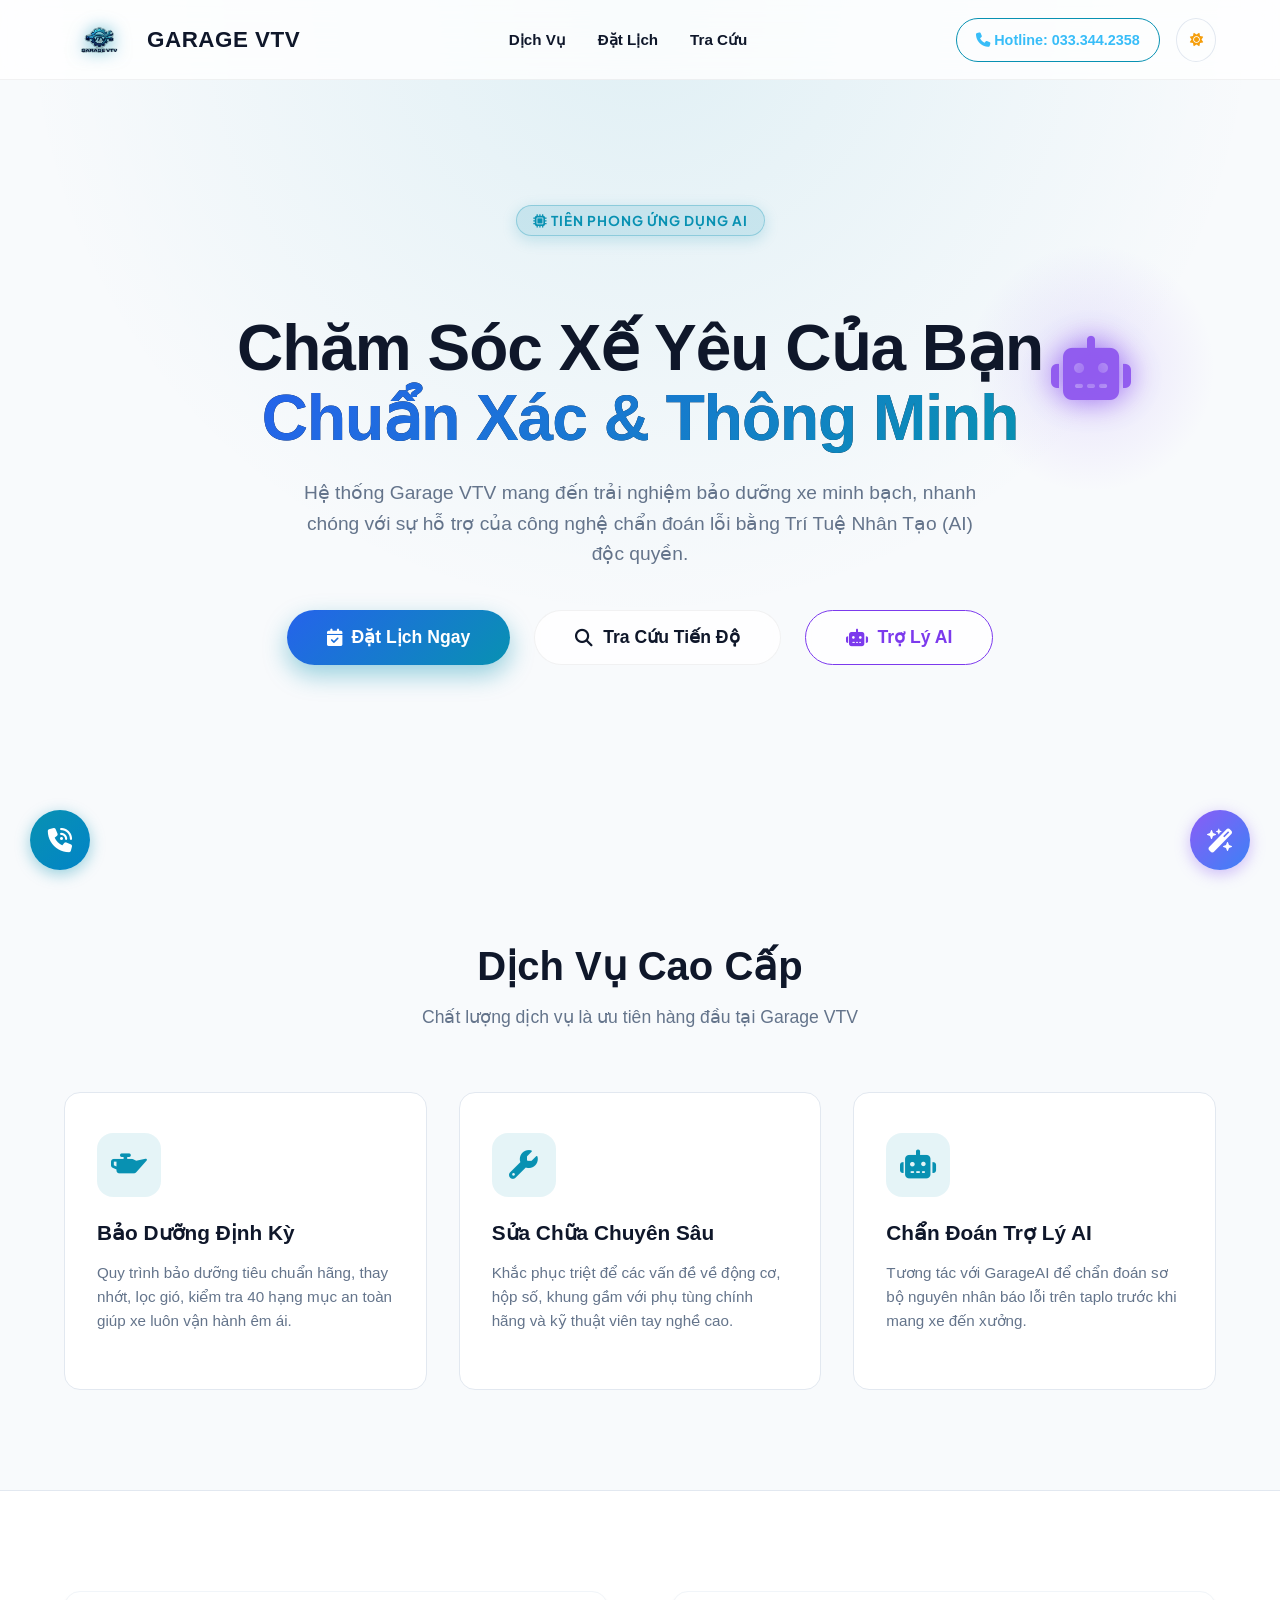
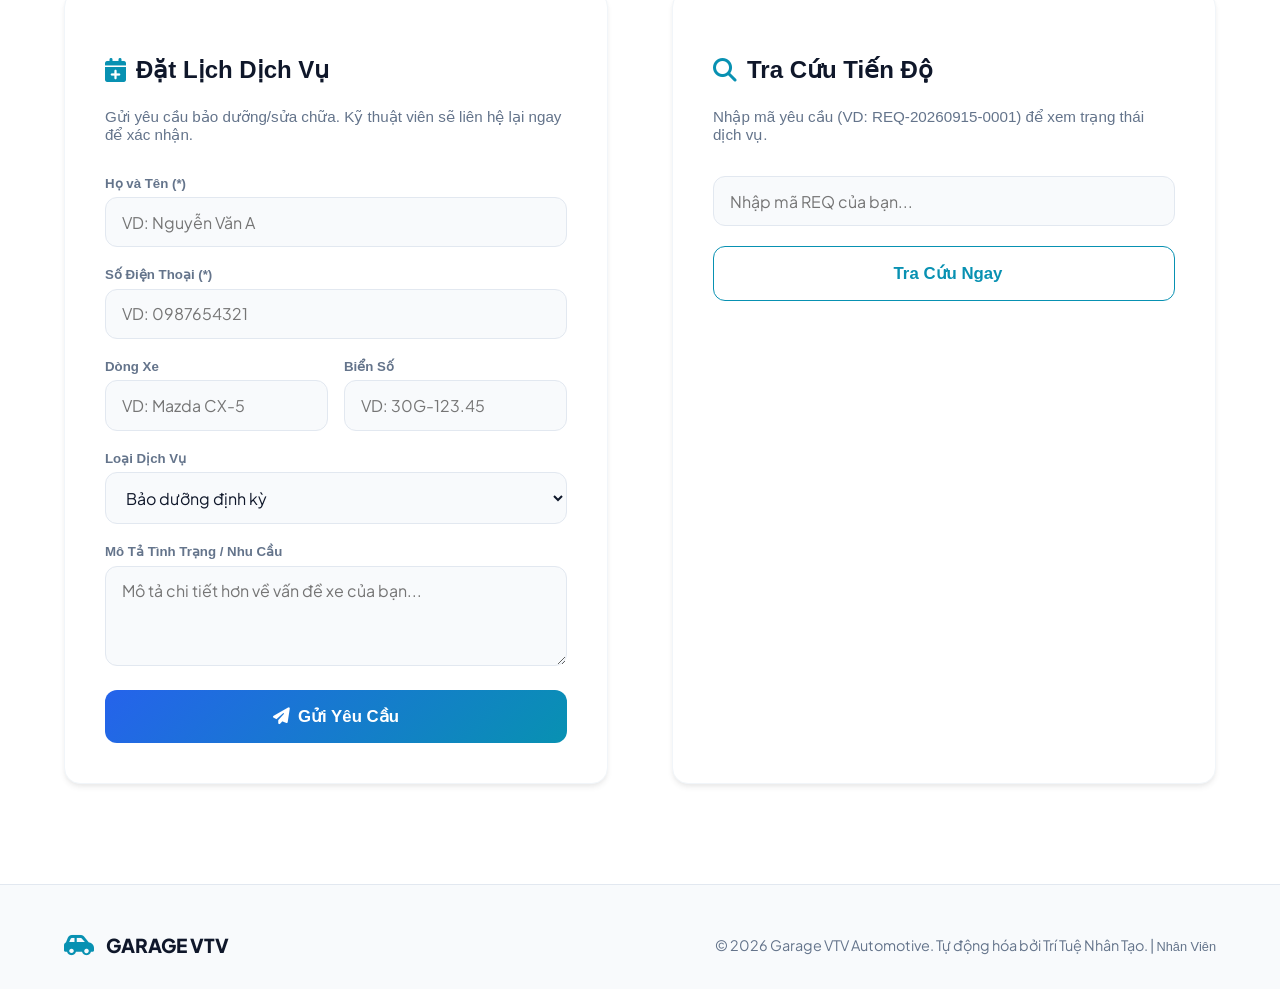
==== commit 3f97b5d2: "fix: secure customer requests and polish accessibility" ====
--- a/index.html
+++ b/index.html
@@ -7,6 +7,8 @@
   <title>Garage VTV - Chăm Sóc Xế Yêu Với Công Nghệ AI</title>
   <link rel="stylesheet" href="https://cdnjs.cloudflare.com/ajax/libs/font-awesome/6.4.0/css/all.min.css">
   <link rel="stylesheet" href="styles.css?v=6.0">
+  <link rel="stylesheet" href="booking-success.css?v=1.0">
+  <link rel="stylesheet" href="accessibility.css?v=1.0">
   <style>
     /* Premium Landing Page Specific Styles */
     :root {
@@ -610,25 +612,25 @@
 
         <form id="bookingForm" onsubmit="handleBooking(event)">
           <div class="form-group">
-            <label class="form-label">Họ và Tên (*)</label>
-            <input type="text" id="bf_name" class="form-control" required placeholder="VD: Nguyễn Văn A">
+            <label class="form-label" for="bf_name">Họ và Tên (*)</label>
+            <input type="text" id="bf_name" class="form-control" required autocomplete="name" placeholder="VD: Nguyễn Văn A">
           </div>
           <div class="form-group">
-            <label class="form-label">Số Điện Thoại (*)</label>
-            <input type="tel" id="bf_phone" class="form-control" required placeholder="VD: 0987654321">
+            <label class="form-label" for="bf_phone">Số Điện Thoại (*)</label>
+            <input type="tel" id="bf_phone" class="form-control" required autocomplete="tel" inputmode="tel" placeholder="VD: 0987654321">
           </div>
           <div style="display: grid; grid-template-columns: 1fr 1fr; gap: 1rem;">
             <div class="form-group">
-              <label class="form-label">Dòng Xe</label>
+              <label class="form-label" for="bf_model">Dòng Xe</label>
               <input type="text" id="bf_model" class="form-control" placeholder="VD: Mazda CX-5">
             </div>
             <div class="form-group">
-              <label class="form-label">Biển Số</label>
+              <label class="form-label" for="bf_plate">Biển Số</label>
               <input type="text" id="bf_plate" class="form-control" placeholder="VD: 30G-123.45">
             </div>
           </div>
           <div class="form-group">
-            <label class="form-label">Loại Dịch Vụ</label>
+            <label class="form-label" for="bf_service">Loại Dịch Vụ</label>
             <select id="bf_service" class="form-control">
               <option value="Bảo dưỡng định kỳ">Bảo dưỡng định kỳ</option>
               <option value="Sửa chữa">Sửa chữa hỏng hóc</option>
@@ -637,7 +639,7 @@
             </select>
           </div>
           <div class="form-group">
-            <label class="form-label">Mô Tả Tình Trạng / Nhu Cầu</label>
+            <label class="form-label" for="bf_desc">Mô Tả Tình Trạng / Nhu Cầu</label>
             <textarea id="bf_desc" class="form-control"
               placeholder="Mô tả chi tiết hơn về vấn đề xe của bạn..."></textarea>
           </div>
@@ -648,15 +650,35 @@
         </form>
       </div>
 
+      <!-- Booking confirmation: shown after the API accepts the request -->
+      <div id="booking-confirmation" class="booking-success-card" hidden aria-live="polite">
+        <div class="booking-success-icon"><i class="fa-solid fa-check"></i></div>
+        <p class="booking-success-kicker">ĐẶT LỊCH THÀNH CÔNG</p>
+        <h3>Cảm ơn bạn đã gửi yêu cầu</h3>
+        <p class="booking-success-copy">Thông tin đã được chuyển đến hệ thống lễ tân. Chúng tôi sẽ liên hệ lại để xác nhận lịch hẹn.</p>
+        <div class="booking-code-box">
+          <span>Mã theo dõi</span>
+          <strong id="booking-success-code">Đang tạo mã...</strong>
+        </div>
+        <div class="booking-success-meta">
+          <span><i class="fa-solid fa-user"></i> <b id="booking-success-name">—</b></span>
+          <span><i class="fa-solid fa-phone"></i> <b id="booking-success-phone">—</b></span>
+        </div>
+        <div class="booking-success-actions">
+          <button type="button" class="submit-btn" onclick="copyBookingSuccessCode()"><i class="fa-regular fa-copy"></i> Sao chép mã</button>
+          <button type="button" class="booking-secondary-btn" onclick="resetBookingSuccess()"><i class="fa-solid fa-plus"></i> Gửi yêu cầu khác</button>
+        </div>
+      </div>
+
       <!-- Tracking Form -->
       <div id="tracking" class="glass-panel">
         <h3><i class="fa-solid fa-search"></i> Tra Cứu Tiến Độ</h3>
         <p style="color: var(--text-muted); margin-bottom: 2rem; font-size: 0.95rem;">
-          Nhập mã yêu cầu (VD: REQ-20231015-0001) hoặc số điện thoại để xem trạng thái xe.
+          Nhập mã yêu cầu (VD: REQ-20260915-0001) để xem trạng thái dịch vụ.
         </p>
 
         <div class="form-group">
-          <input type="text" id="track_input" class="form-control" placeholder="Nhập mã REQ hoặc Số điện thoại...">
+          <input type="text" id="track_input" class="form-control" placeholder="Nhập mã REQ của bạn..." autocomplete="off">
         </div>
         <button class="submit-btn" onclick="handleTracking()"
           style="background: var(--bg-sidebar); border: 1px solid var(--accent-cyan); color: var(--accent-cyan);">
@@ -746,8 +768,11 @@
 
         if (response.ok) {
           const data = await response.json();
-          alert(`🎉 Gửi yêu cầu thành công!\nMã theo dõi của bạn là: ${data.request_code}\nChúng tôi sẽ sớm liên hệ lại!`);
-          document.getElementById('bookingForm').reset();
+          showBookingSuccess({
+            ...payload,
+            ...data,
+            requestCode: data.requestCode || data.request_code || data.code
+          });
         } else {
           const err = await response.json();
           alert('Lỗi: ' + (err.detail || 'Không thể gửi yêu cầu'));
@@ -776,16 +801,9 @@
       const isLocal = window.location.hostname === "127.0.0.1" || window.location.hostname === "localhost";
       const API_BASE = isLocal ? "http://127.0.0.1:8000/api/v1" : "/api/v1";
       try {
-        const response = await fetch(`${API_BASE}/customer-requests?skip=0&limit=5&q=${encodeURIComponent(q)}`);
+        const response = await fetch(`${API_BASE}/customer-requests/code/${encodeURIComponent(q)}`);
         if (response.ok) {
-          const data = await response.json();
-          if (data.length === 0) {
-            resDiv.innerHTML = '<div style="color: var(--accent-amber);"><i class="fa-solid fa-folder-open"></i> Không tìm thấy yêu cầu nào phù hợp.</div>';
-            return;
-          }
-
-          let html = `<div style="font-weight: 700; margin-bottom: 1rem; color: var(--accent-cyan);">Tìm thấy ${data.length} kết quả:</div>`;
-          data.forEach(req => {
+          const req = await response.json();
             let statusColor = '#94a3b8';
             let statusText = req.status;
             if (req.status === 'PENDING') { statusColor = '#f59e0b'; statusText = 'Chờ Xác Nhận'; }
@@ -794,21 +812,16 @@
             if (req.status === 'COMPLETED') { statusColor = '#059669'; statusText = 'Hoàn Thành'; }
             if (req.status === 'CANCELLED') { statusColor = '#ef4444'; statusText = 'Đã Hủy'; }
 
-            html += `
+            const html = `
               <div style="background: var(--bg-card); padding: 1rem; border-radius: 8px; margin-bottom: 0.8rem; border-left: 4px solid ${statusColor};">
                 <div style="display: flex; justify-content: space-between; margin-bottom: 0.5rem;">
-                  <strong style="color: var(--text-main);">${req.request_code}</strong>
+                  <strong style="color: var(--text-main);">${req.requestCode}</strong>
                   <span style="background: ${statusColor}20; color: ${statusColor}; padding: 2px 8px; border-radius: 12px; font-size: 0.75rem; font-weight: 700;">${statusText}</span>
                 </div>
-                <div style="font-size: 0.85rem; color: var(--text-muted); margin-bottom: 0.25rem;">
-                  <i class="fa-solid fa-car"></i> Xe: ${req.vehicle_model || 'N/A'} - ${req.license_plate || 'N/A'}
-                </div>
-                <div style="font-size: 0.85rem; color: var(--text-muted);">
-                  <i class="fa-regular fa-clock"></i> Ngày tạo: ${new Date(req.created_at).toLocaleString('vi-VN')}
-                </div>
+                <div style="font-size: 0.85rem; color: var(--text-muted); margin-bottom: 0.25rem;"><i class="fa-solid fa-screwdriver-wrench"></i> Dịch vụ: ${req.serviceType || 'Đang tiếp nhận'}</div>
+                <div style="font-size: 0.85rem; color: var(--text-muted);"><i class="fa-regular fa-clock"></i> Lịch dự kiến: ${req.preferredDate || 'Lễ tân sẽ liên hệ xác nhận'}</div>
               </div>
             `;
-          });
           resDiv.innerHTML = html;
         } else {
           resDiv.innerHTML = '<div style="color: var(--accent-rose);">Lỗi khi tải dữ liệu tra cứu.</div>';
@@ -990,4 +1003,4 @@
   <script src="app.js?v=11.0"></script>
 </body>
 
-</html>+</html>
--- a/booking-success.css
+++ b/booking-success.css
@@ -0,0 +1,73 @@
+/* Customer booking success state */
+.booking-success-card {
+  position: relative;
+  overflow: hidden;
+  margin-top: 1.25rem;
+  padding: 2rem;
+  border: 1px solid rgba(16, 185, 129, 0.35);
+  border-radius: var(--radius-lg, 16px);
+  background: linear-gradient(145deg, rgba(16, 185, 129, 0.14), var(--bg-card, #131c2e) 58%);
+  box-shadow: 0 18px 45px rgba(2, 132, 199, 0.16);
+  animation: bookingSuccessIn 0.45s ease both;
+}
+
+.booking-success-card[hidden] { display: none; }
+.booking-success-card::after {
+  content: "";
+  position: absolute;
+  width: 220px;
+  height: 220px;
+  right: -100px;
+  top: -100px;
+  border-radius: 50%;
+  background: rgba(16, 185, 129, 0.16);
+  filter: blur(3px);
+}
+.booking-success-icon {
+  position: relative;
+  z-index: 1;
+  display: grid;
+  place-items: center;
+  width: 58px;
+  height: 58px;
+  margin-bottom: 1rem;
+  border-radius: 50%;
+  color: #fff;
+  background: linear-gradient(135deg, #10b981, #06b6d4);
+  box-shadow: 0 0 0 8px rgba(16, 185, 129, 0.12), 0 10px 25px rgba(16, 185, 129, 0.3);
+  font-size: 1.45rem;
+}
+.booking-success-kicker {
+  margin: 0 0 0.45rem;
+  color: var(--accent-emerald, #10b981);
+  font-size: 0.74rem;
+  font-weight: 800;
+  letter-spacing: 0.14em;
+}
+.booking-success-card h3 { margin: 0 0 0.55rem; color: var(--text-main); }
+.booking-success-copy { margin: 0 0 1.35rem; color: var(--text-muted); line-height: 1.6; }
+.booking-code-box {
+  display: flex;
+  align-items: center;
+  justify-content: space-between;
+  gap: 1rem;
+  padding: 0.9rem 1rem;
+  border: 1px dashed rgba(6, 182, 212, 0.5);
+  border-radius: var(--radius-sm, 8px);
+  background: rgba(6, 182, 212, 0.08);
+}
+.booking-code-box span { color: var(--text-muted); font-size: 0.85rem; }
+.booking-code-box strong { color: var(--accent-cyan, #06b6d4); letter-spacing: 0.06em; }
+.booking-success-meta { display: flex; flex-wrap: wrap; gap: 0.75rem 1.25rem; margin: 1rem 0 1.35rem; color: var(--text-muted); font-size: 0.88rem; }
+.booking-success-meta i { margin-right: 0.35rem; color: var(--accent-cyan, #06b6d4); }
+.booking-success-meta b { color: var(--text-main); font-weight: 600; }
+.booking-success-actions { display: flex; flex-wrap: wrap; gap: 0.7rem; }
+.booking-success-actions .submit-btn, .booking-secondary-btn { width: auto; min-height: 44px; padding: 0.7rem 1rem; }
+.booking-secondary-btn { border: 1px solid var(--border-color); border-radius: var(--radius-sm, 8px); color: var(--text-main); background: transparent; cursor: pointer; font-weight: 700; }
+.booking-secondary-btn:hover { border-color: var(--accent-cyan); color: var(--accent-cyan); }
+@keyframes bookingSuccessIn { from { opacity: 0; transform: translateY(12px); } to { opacity: 1; transform: translateY(0); } }
+@media (max-width: 640px) {
+  .booking-success-card { padding: 1.35rem; }
+  .booking-code-box { align-items: flex-start; flex-direction: column; gap: 0.3rem; }
+  .booking-success-actions > * { width: 100% !important; }
+}
--- a/accessibility.css
+++ b/accessibility.css
@@ -0,0 +1,14 @@
+/* Accessibility and motion safety layer */
+:where(a, button, input, select, textarea):focus-visible {
+  outline: 3px solid var(--accent-cyan, #06b6d4);
+  outline-offset: 3px;
+}
+button, a.submit-btn, .submit-btn { min-height: 44px; }
+@media (prefers-reduced-motion: reduce) {
+  *, *::before, *::after {
+    animation-duration: 0.01ms !important;
+    animation-iteration-count: 1 !important;
+    scroll-behavior: auto !important;
+    transition-duration: 0.01ms !important;
+  }
+}
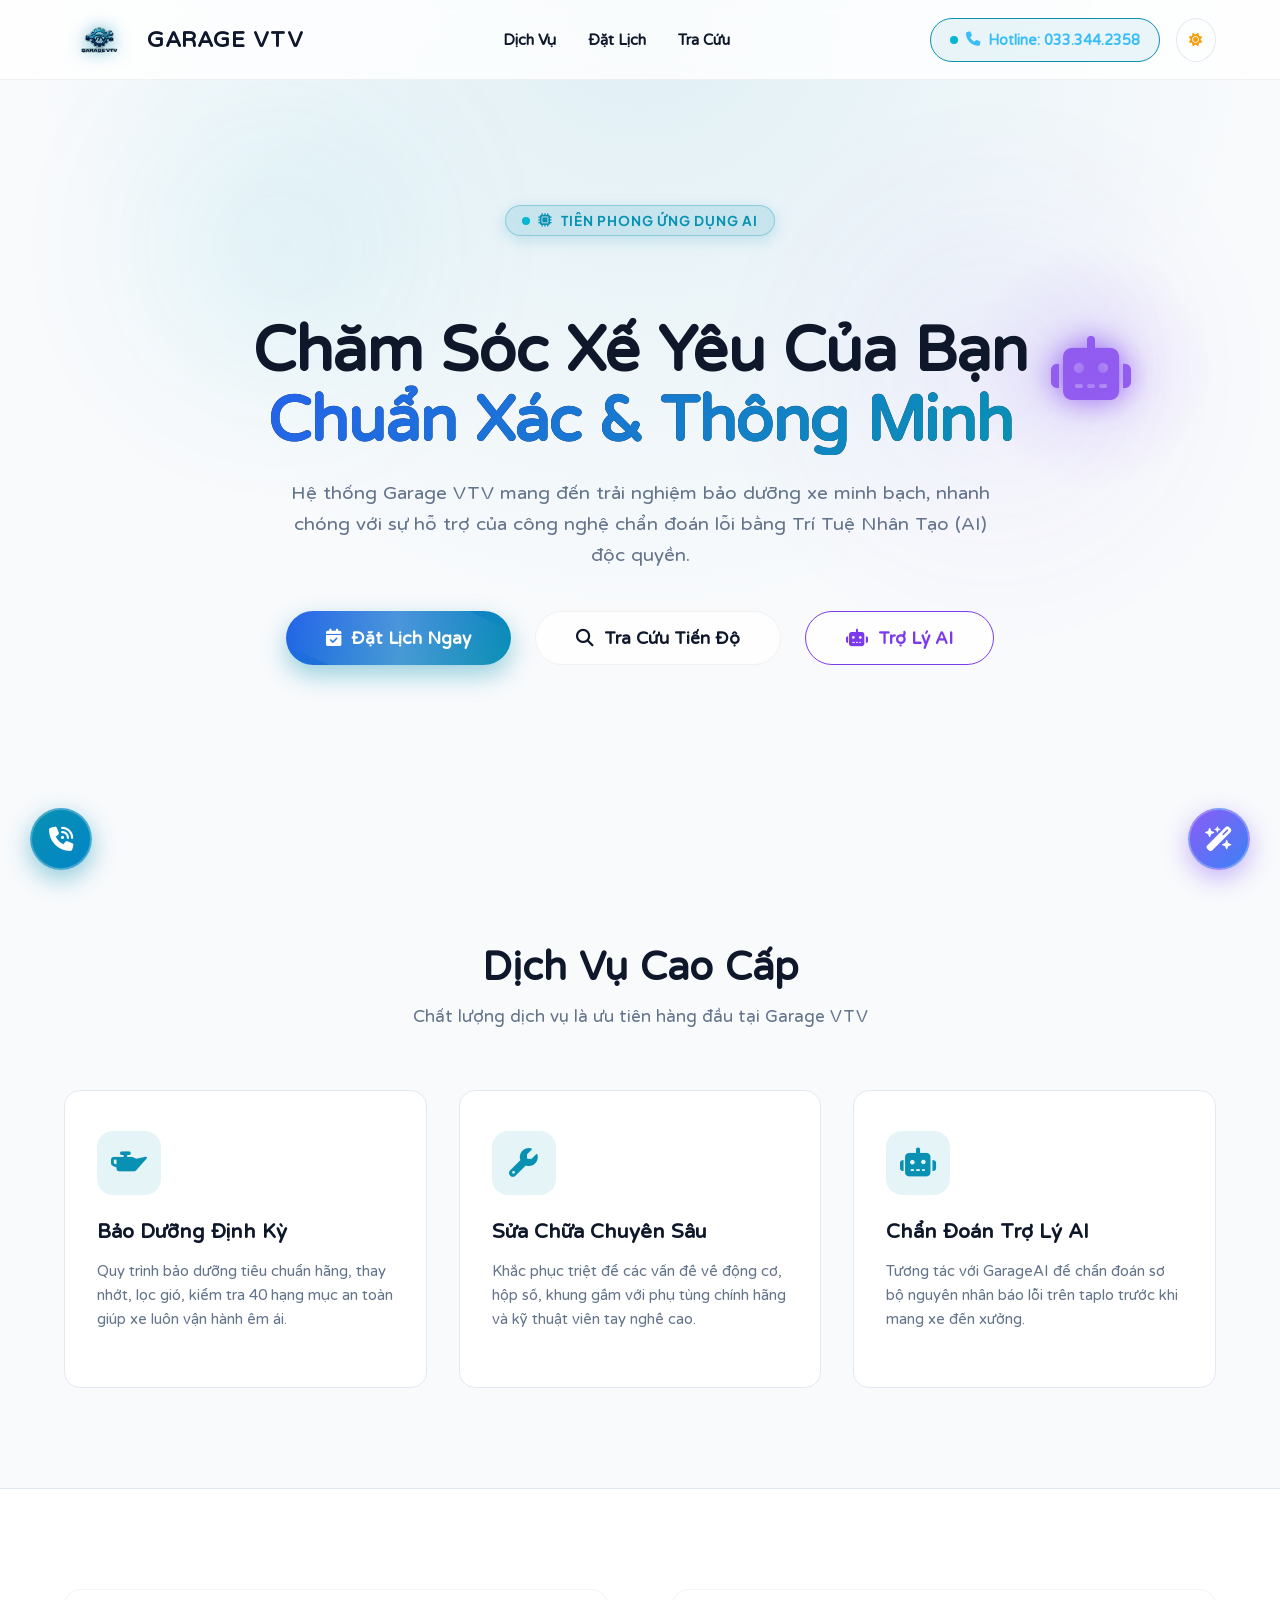
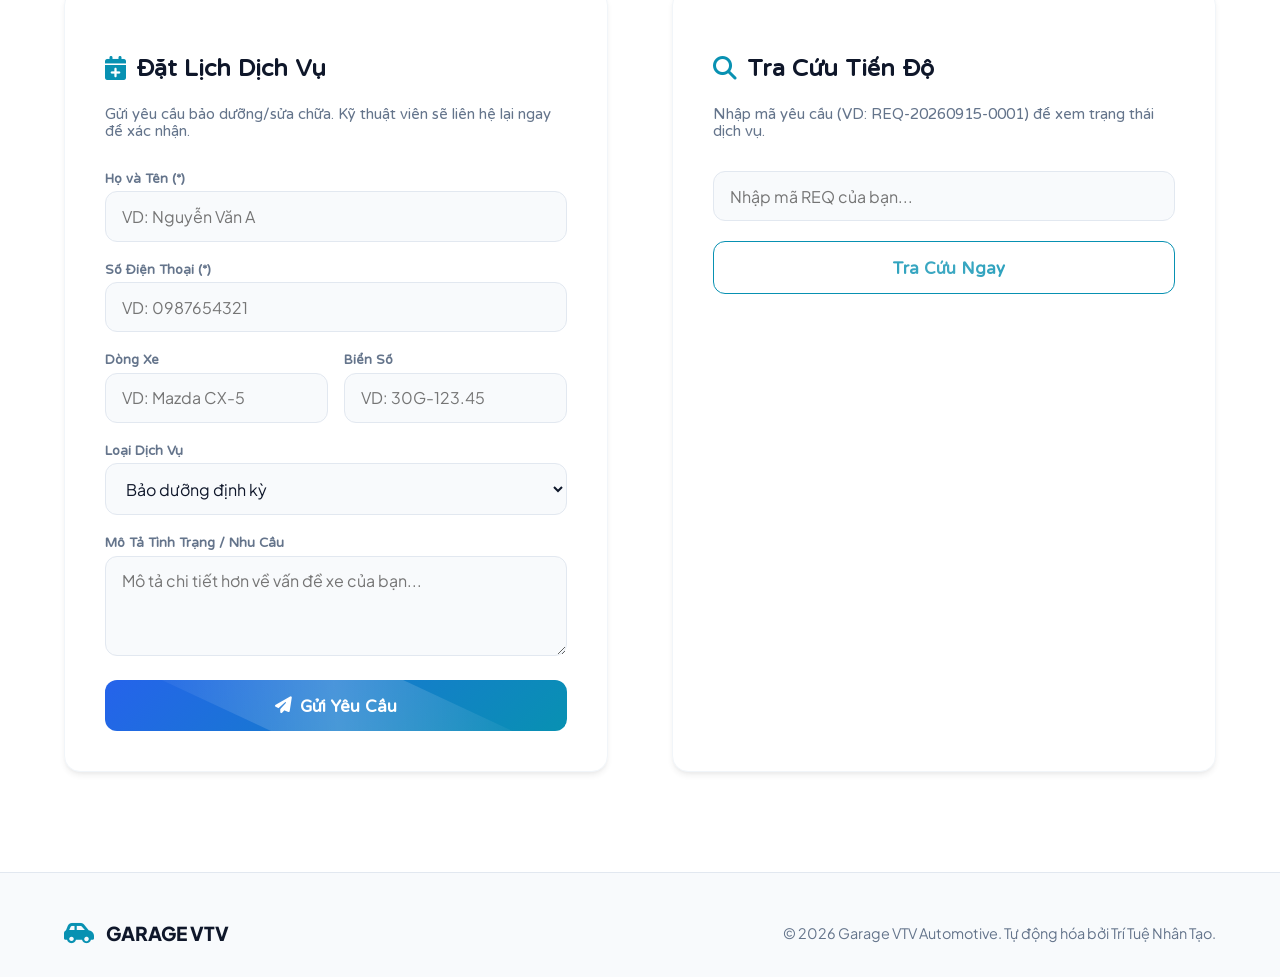
==== commit 8697fef4: "Update system with UI fixes, AI schemas, and documentation" ====
--- a/index.html
+++ b/index.html
@@ -29,7 +29,7 @@
     body {
       background: var(--bg-primary);
       color: var(--text-main);
-      font-family: 'Plus Jakarta Sans', Arial, sans-serif;
+      font-family: 'Plus Jakarta Sans', "Huninn", sans-serif;
       margin: 0;
       padding: 0;
       overflow-x: hidden;
@@ -519,6 +519,9 @@
       background: var(--bg-card);
     }
   </style>
+  <link rel="preconnect" href="https://fonts.googleapis.com">
+  <link rel="preconnect" href="https://fonts.gstatic.com" crossorigin>
+  <link href="https://fonts.googleapis.com/css2?family=Huninn&display=swap" rel="stylesheet">
 </head>
 
 <body>
@@ -537,35 +540,50 @@
     </nav>
 
     <div class="header-actions">
-      <button class="btn-login" onclick="openPhoneContactModal()"
-        style="border-color: #0891b2; color: #38bdf8; background: transparent; cursor: pointer;">
+      <button class="btn-login card-hover-lift" onclick="openPhoneContactModal()"
+        style="border-color: #0891b2; color: #38bdf8; background: rgba(8, 145, 178, 0.08); cursor: pointer; display: inline-flex; align-items: center; gap: 8px;">
+        <span class="live-dot cyan" style="margin: 0;"></span>
         <i class="fa-solid fa-phone"></i> Hotline: 033.344.2358
       </button>
-      <button class="theme-toggle" id="theme-btn" onclick="toggleTheme()" title="Chuyển chế độ Sáng/Tối">
+      <button class="theme-toggle card-hover-lift" id="theme-btn" onclick="toggleTheme()"
+        title="Chuyển chế độ Sáng/Tối">
         <i class="fa-solid fa-moon"></i>
       </button>
-      <a href="login.html" class="btn-login" style="display: none;"><i class="fa-solid fa-lock"></i> Đăng Nhập Nội Bộ</a>
+      <a href="login.html" class="btn-login" style="display: none;"><i class="fa-solid fa-lock"></i> Đăng Nhập Nội
+        Bộ</a>
     </div>
   </header>
 
-  <!-- Hero Section -->
-  <section class="hero">
+  <!-- Hero Section with Ambient Motion Orbs -->
+  <section class="hero" style="position: relative; overflow: hidden;">
+    <div class="ambient-glow-orb"
+      style="top: 8%; left: 8%; width: 360px; height: 360px; background: radial-gradient(circle, rgba(6, 182, 212, 0.3) 0%, transparent 70%);">
+    </div>
+    <div class="ambient-glow-orb"
+      style="top: 20%; right: 6%; width: 420px; height: 420px; background: radial-gradient(circle, rgba(139, 92, 246, 0.25) 0%, transparent 70%); animation-delay: -6s;">
+    </div>
     <div class="floating-ai"></div>
+
     <div class="hero-content">
-      <div class="badge"><i class="fa-solid fa-microchip"></i> Tiên Phong Ứng Dụng AI</div>
-      <h1>Chăm Sóc Xế Yêu Của Bạn <span>Chuẩn Xác & Thông Minh</span></h1>
-      <p>Hệ thống Garage VTV mang đến trải nghiệm bảo dưỡng xe minh bạch, nhanh chóng với sự hỗ trợ của công nghệ chẩn
+      <div class="badge anim-fade-in" style="display: inline-flex; align-items: center; gap: 8px;">
+        <span class="live-dot cyan" style="margin: 0;"></span>
+        <i class="fa-solid fa-microchip"></i> Tiên Phong Ứng Dụng AI
+      </div>
+      <h1 class="anim-fade-in anim-delay-1">Chăm Sóc Xế Yêu Của Bạn <span>Chuẩn Xác & Thông Minh</span></h1>
+      <p class="anim-fade-in anim-delay-2">Hệ thống Garage VTV mang đến trải nghiệm bảo dưỡng xe minh bạch, nhanh chóng
+        với sự hỗ trợ của công nghệ chẩn
         đoán lỗi bằng Trí Tuệ Nhân Tạo (AI) độc quyền.</p>
 
-      <div class="hero-buttons">
-        <a href="#booking" class="btn-glow btn-primary-glow">
+      <div class="hero-buttons anim-fade-in anim-delay-3">
+        <a href="#booking" class="btn-glow btn-primary-glow btn-shimmer card-hover-lift">
           <i class="fa-regular fa-calendar-check"></i> Đặt Lịch Ngay
         </a>
-        <a href="#tracking" class="btn-glow btn-secondary-glow">
+        <a href="#tracking" class="btn-glow btn-secondary-glow card-hover-lift">
           <i class="fa-solid fa-magnifying-glass"></i> Tra Cứu Tiến Độ
         </a>
         <button onclick="openAIAssistantModal('Trợ lý GarageAI', 'Tư vấn các dịch vụ bảo dưỡng phù hợp cho xe của tôi')"
-          class="btn-glow btn-secondary-glow" style="border-color: var(--accent-purple); color: var(--accent-purple);">
+          class="btn-glow btn-secondary-glow card-hover-lift"
+          style="border-color: var(--accent-purple); color: var(--accent-purple);">
           <i class="fa-solid fa-robot"></i> Trợ Lý AI
         </button>
       </div>
@@ -573,25 +591,25 @@
   </section>
 
   <!-- Services Section -->
-  <section id="services" class="section">
+  <section id="services" class="section reveal-init">
     <div class="section-title">
       <h2>Dịch Vụ Cao Cấp</h2>
       <p>Chất lượng dịch vụ là ưu tiên hàng đầu tại Garage VTV</p>
     </div>
     <div class="services-grid">
-      <div class="service-card">
+      <div class="service-card card-hover-lift">
         <div class="service-icon"><i class="fa-solid fa-oil-can"></i></div>
         <h3>Bảo Dưỡng Định Kỳ</h3>
         <p>Quy trình bảo dưỡng tiêu chuẩn hãng, thay nhớt, lọc gió, kiểm tra 40 hạng mục an toàn giúp xe luôn vận hành
           êm ái.</p>
       </div>
-      <div class="service-card">
+      <div class="service-card card-hover-lift">
         <div class="service-icon"><i class="fa-solid fa-wrench"></i></div>
         <h3>Sửa Chữa Chuyên Sâu</h3>
         <p>Khắc phục triệt để các vấn đề về động cơ, hộp số, khung gầm với phụ tùng chính hãng và kỹ thuật viên tay nghề
           cao.</p>
       </div>
-      <div class="service-card">
+      <div class="service-card card-hover-lift">
         <div class="service-icon"><i class="fa-solid fa-robot"></i></div>
         <h3>Chẩn Đoán Trợ Lý AI</h3>
         <p>Tương tác với GarageAI để chẩn đoán sơ bộ nguyên nhân báo lỗi trên taplo trước khi mang xe đến xưởng.</p>
@@ -604,7 +622,7 @@
     <div class="action-container">
 
       <!-- Booking Form -->
-      <div id="booking" class="glass-panel">
+      <div id="booking" class="glass-panel card-hover-lift reveal-init">
         <h3><i class="fa-solid fa-calendar-plus"></i> Đặt Lịch Dịch Vụ</h3>
         <p style="color: var(--text-muted); margin-bottom: 2rem; font-size: 0.95rem;">
           Gửi yêu cầu bảo dưỡng/sửa chữa. Kỹ thuật viên sẽ liên hệ lại ngay để xác nhận.
@@ -613,11 +631,13 @@
         <form id="bookingForm" onsubmit="handleBooking(event)">
           <div class="form-group">
             <label class="form-label" for="bf_name">Họ và Tên (*)</label>
-            <input type="text" id="bf_name" class="form-control" required autocomplete="name" placeholder="VD: Nguyễn Văn A">
+            <input type="text" id="bf_name" class="form-control" required autocomplete="name"
+              placeholder="VD: Nguyễn Văn A">
           </div>
           <div class="form-group">
             <label class="form-label" for="bf_phone">Số Điện Thoại (*)</label>
-            <input type="tel" id="bf_phone" class="form-control" required autocomplete="tel" inputmode="tel" placeholder="VD: 0987654321">
+            <input type="tel" id="bf_phone" class="form-control" required autocomplete="tel" inputmode="tel"
+              placeholder="VD: 0987654321">
           </div>
           <div style="display: grid; grid-template-columns: 1fr 1fr; gap: 1rem;">
             <div class="form-group">
@@ -644,7 +664,7 @@
               placeholder="Mô tả chi tiết hơn về vấn đề xe của bạn..."></textarea>
           </div>
 
-          <button type="submit" class="submit-btn" id="btnSubmitBooking">
+          <button type="submit" class="submit-btn btn-shimmer" id="btnSubmitBooking">
             <i class="fa-solid fa-paper-plane"></i> Gửi Yêu Cầu
           </button>
         </form>
@@ -655,7 +675,8 @@
         <div class="booking-success-icon"><i class="fa-solid fa-check"></i></div>
         <p class="booking-success-kicker">ĐẶT LỊCH THÀNH CÔNG</p>
         <h3>Cảm ơn bạn đã gửi yêu cầu</h3>
-        <p class="booking-success-copy">Thông tin đã được chuyển đến hệ thống lễ tân. Chúng tôi sẽ liên hệ lại để xác nhận lịch hẹn.</p>
+        <p class="booking-success-copy">Thông tin đã được chuyển đến hệ thống lễ tân. Chúng tôi sẽ liên hệ lại để xác
+          nhận lịch hẹn.</p>
         <div class="booking-code-box">
           <span>Mã theo dõi</span>
           <strong id="booking-success-code">Đang tạo mã...</strong>
@@ -665,22 +686,25 @@
           <span><i class="fa-solid fa-phone"></i> <b id="booking-success-phone">—</b></span>
         </div>
         <div class="booking-success-actions">
-          <button type="button" class="submit-btn" onclick="copyBookingSuccessCode()"><i class="fa-regular fa-copy"></i> Sao chép mã</button>
-          <button type="button" class="booking-secondary-btn" onclick="resetBookingSuccess()"><i class="fa-solid fa-plus"></i> Gửi yêu cầu khác</button>
+          <button type="button" class="submit-btn btn-shimmer" onclick="copyBookingSuccessCode()"><i
+              class="fa-regular fa-copy"></i> Sao chép mã</button>
+          <button type="button" class="booking-secondary-btn" onclick="resetBookingSuccess()"><i
+              class="fa-solid fa-plus"></i> Gửi yêu cầu khác</button>
         </div>
       </div>
 
       <!-- Tracking Form -->
-      <div id="tracking" class="glass-panel">
+      <div id="tracking" class="glass-panel card-hover-lift reveal-init">
         <h3><i class="fa-solid fa-search"></i> Tra Cứu Tiến Độ</h3>
         <p style="color: var(--text-muted); margin-bottom: 2rem; font-size: 0.95rem;">
           Nhập mã yêu cầu (VD: REQ-20260915-0001) để xem trạng thái dịch vụ.
         </p>
 
         <div class="form-group">
-          <input type="text" id="track_input" class="form-control" placeholder="Nhập mã REQ của bạn..." autocomplete="off">
+          <input type="text" id="track_input" class="form-control" placeholder="Nhập mã REQ của bạn..."
+            autocomplete="off">
         </div>
-        <button class="submit-btn" onclick="handleTracking()"
+        <button class="submit-btn btn-shimmer" onclick="handleTracking()"
           style="background: var(--bg-sidebar); border: 1px solid var(--accent-cyan); color: var(--accent-cyan);">
           <i class="fa-solid fa-radar"></i> Tra Cứu Ngay
         </button>
@@ -703,12 +727,51 @@
         <span style="font-weight: 800; font-size: 1.2rem; color: var(--text-main);">GARAGE VTV</span>
       </div>
       <div class="footer-text">
-        &copy; 2026 Garage VTV Automotive. Tự động hóa bởi Trí Tuệ Nhân Tạo. | <a href="login.html" style="color: var(--text-muted); text-decoration: none; font-size: 0.8rem;" title="Đăng nhập nội bộ">Nhân Viên</a>
+        &copy; 2026 Garage VTV Automotive. Tự động hóa bởi Trí Tuệ Nhân Tạo.
       </div>
     </div>
   </footer>
 
+  <!-- Toast notification (thay thế alert) -->
+  <div id="global-toast" style="
+    position: fixed; top: 1.25rem; left: 50%; transform: translateX(-50%) translateY(-20px);
+    min-width: 300px; max-width: 90vw;
+    background: #1e293b; border: 1px solid rgba(255,255,255,0.1);
+    border-radius: 12px; padding: 0.9rem 1.1rem;
+    display: flex; align-items: center; gap: 0.75rem;
+    box-shadow: 0 10px 30px rgba(0,0,0,0.5);
+    z-index: 99999; opacity: 0;
+    transition: all 0.3s cubic-bezier(0.34,1.56,0.64,1);
+    pointer-events: none;
+  ">
+    <i id="global-toast-icon" class="fa-solid fa-circle-exclamation" style="font-size:1.1rem; flex-shrink:0;"></i>
+    <span id="global-toast-text" style="font-size:0.88rem; color:#f8fafc; font-weight:500;"></span>
+  </div>
+
   <script>
+    let _toastTimer;
+    function showToast(type, msg, duration = 4500) {
+      const el = document.getElementById('global-toast');
+      const icon = document.getElementById('global-toast-icon');
+      const txt = document.getElementById('global-toast-text');
+      const cfg = {
+        error: { icon: 'fa-circle-exclamation', color: '#f43f5e' },
+        warn: { icon: 'fa-triangle-exclamation', color: '#f59e0b' },
+        success: { icon: 'fa-circle-check', color: '#10b981' },
+      };
+      const c = cfg[type] || cfg.error;
+      icon.className = `fa-solid ${c.icon}`;
+      icon.style.color = c.color;
+      txt.textContent = msg;
+      el.style.opacity = '1';
+      el.style.transform = 'translateX(-50%) translateY(0)';
+      clearTimeout(_toastTimer);
+      _toastTimer = setTimeout(() => {
+        el.style.opacity = '0';
+        el.style.transform = 'translateX(-50%) translateY(-20px)';
+      }, duration);
+    }
+
     const themeBtn = document.getElementById('theme-btn');
     const htmlEl = document.documentElement;
     const savedTheme = localStorage.getItem('vtv_theme') || 'dark';
@@ -740,6 +803,81 @@
       }
     });
 
+    function saveLocalCustomerRequest(payload) {
+      const now = new Date();
+      const d = String(now.getDate()).padStart(2, '0');
+      const m = String(now.getMonth() + 1).padStart(2, '0');
+      const y = now.getFullYear();
+      const dateStr = `${y}${m}${d}`;
+      const prefix = `REQ-${dateStr}-`;
+
+      let requests = [];
+      try {
+        requests = JSON.parse(localStorage.getItem('vtv_customer_requests_data') || '[]');
+      } catch (_) { requests = []; }
+
+      const todayExisting = requests.filter(r => (r.requestCode || "").startsWith(prefix));
+      const seq = String(todayExisting.length + 1).padStart(4, '0');
+      const reqCode = `${prefix}${seq}`;
+      const reqId = Date.now();
+
+      const newReq = {
+        id: reqId,
+        requestCode: reqCode,
+        fullName: payload.fullName,
+        phone: payload.phone,
+        licensePlate: payload.licensePlate,
+        vehicleBrand: payload.vehicleBrand || "Không xác định",
+        vehicleModel: payload.vehicleModel || "",
+        serviceType: payload.serviceType,
+        description: payload.description || "",
+        preferredDate: payload.preferredDate || null,
+        status: "Pending",
+        createdAt: now.toISOString(),
+        updatedAt: now.toISOString()
+      };
+
+      requests.unshift(newReq);
+      localStorage.setItem('vtv_customer_requests_data', JSON.stringify(requests));
+
+      // Auto save/update customer in vtv_customers_data
+      try {
+        let customers = JSON.parse(localStorage.getItem('vtv_customers_data') || '[]');
+        let cust = customers.find(c => c.phone === payload.phone);
+        if (!cust) {
+          const nextCustId = customers.length ? Math.max(...customers.map(c => c.id || 0)) + 1 : 1;
+          cust = {
+            id: nextCustId,
+            customer_code: `KH-${String(nextCustId).padStart(4, '0')}`,
+            full_name: payload.fullName,
+            phone: payload.phone,
+            created_at: now.toISOString()
+          };
+          customers.push(cust);
+          localStorage.setItem('vtv_customers_data', JSON.stringify(customers));
+        }
+
+        // Auto save/update vehicle in vtv_vehicles_data
+        let vehicles = JSON.parse(localStorage.getItem('vtv_vehicles_data') || '[]');
+        let veh = vehicles.find(v => (v.license_plate || '').toUpperCase() === (payload.licensePlate || '').toUpperCase());
+        if (!veh) {
+          const nextVehId = vehicles.length ? Math.max(...vehicles.map(v => v.id || 0)) + 1 : 1;
+          veh = {
+            id: nextVehId,
+            customer_id: cust.id,
+            license_plate: payload.licensePlate,
+            brand: payload.vehicleBrand || "Khác",
+            model: payload.vehicleModel || "Chưa rõ",
+            created_at: now.toISOString()
+          };
+          vehicles.push(veh);
+          localStorage.setItem('vtv_vehicles_data', JSON.stringify(vehicles));
+        }
+      } catch (_) { }
+
+      return newReq;
+    }
+
     async function handleBooking(e) {
       e.preventDefault();
       const btn = document.getElementById('btnSubmitBooking');
@@ -748,42 +886,51 @@
       btn.disabled = true;
 
       const payload = {
-        fullName: document.getElementById('bf_name').value,
-        phone: document.getElementById('bf_phone').value,
-        vehicleBrand: "Không xác định", // Backend requires this field
-        vehicleModel: document.getElementById('bf_model').value,
-        licensePlate: document.getElementById('bf_plate').value,
+        fullName: document.getElementById('bf_name').value.trim(),
+        phone: document.getElementById('bf_phone').value.trim(),
+        vehicleBrand: "Không xác định",
+        vehicleModel: document.getElementById('bf_model').value.trim(),
+        licensePlate: document.getElementById('bf_plate').value.trim(),
         serviceType: document.getElementById('bf_service').value,
-        description: document.getElementById('bf_desc').value
+        description: document.getElementById('bf_desc').value.trim()
       };
 
       const isLocal = window.location.hostname === "127.0.0.1" || window.location.hostname === "localhost";
       const API_BASE = isLocal ? "http://127.0.0.1:8000/api/v1" : "/api/v1";
+
+      let bookedData = null;
       try {
+        const ctrl = new AbortController();
+        const t = setTimeout(() => ctrl.abort(), 2000);
         const response = await fetch(`${API_BASE}/customer-requests`, {
           method: 'POST',
           headers: { 'Content-Type': 'application/json' },
-          body: JSON.stringify(payload)
+          body: JSON.stringify(payload),
+          signal: ctrl.signal
         });
+        clearTimeout(t);
 
         if (response.ok) {
-          const data = await response.json();
-          showBookingSuccess({
-            ...payload,
-            ...data,
-            requestCode: data.requestCode || data.request_code || data.code
-          });
-        } else {
-          const err = await response.json();
-          alert('Lỗi: ' + (err.detail || 'Không thể gửi yêu cầu'));
+          bookedData = await response.json();
         }
-      } catch (error) {
-        console.error(error);
-        alert('Lỗi kết nối đến máy chủ.');
-      } finally {
-        btn.innerHTML = originalText;
-        btn.disabled = false;
-      }
+      } catch (_) {
+        // Backend offline / mạng không khả dụng -> fallback lưu local
+      }
+
+      if (!bookedData) {
+        bookedData = saveLocalCustomerRequest(payload);
+      }
+
+      const finalCode = bookedData.requestCode || bookedData.request_code || bookedData.code || "REQ-SUCCESS";
+      showBookingSuccess({
+        ...payload,
+        ...bookedData,
+        requestCode: finalCode
+      });
+      showToast('success', `Đặt lịch thành công! Mã: ${finalCode}`);
+
+      btn.innerHTML = originalText;
+      btn.disabled = false;
     }
 
     async function handleTracking() {
@@ -800,35 +947,67 @@
 
       const isLocal = window.location.hostname === "127.0.0.1" || window.location.hostname === "localhost";
       const API_BASE = isLocal ? "http://127.0.0.1:8000/api/v1" : "/api/v1";
+
+      let req = null;
       try {
-        const response = await fetch(`${API_BASE}/customer-requests/code/${encodeURIComponent(q)}`);
+        const ctrl = new AbortController();
+        const t = setTimeout(() => ctrl.abort(), 2000);
+        const response = await fetch(`${API_BASE}/customer-requests/code/${encodeURIComponent(q)}`, {
+          signal: ctrl.signal
+        });
+        clearTimeout(t);
         if (response.ok) {
-          const req = await response.json();
-            let statusColor = '#94a3b8';
-            let statusText = req.status;
-            if (req.status === 'PENDING') { statusColor = '#f59e0b'; statusText = 'Chờ Xác Nhận'; }
-            if (req.status === 'APPROVED') { statusColor = '#3b82f6'; statusText = 'Đã Phê Duyệt'; }
-            if (req.status === 'IN_PROGRESS') { statusColor = '#10b981'; statusText = 'Đang Xử Lý'; }
-            if (req.status === 'COMPLETED') { statusColor = '#059669'; statusText = 'Hoàn Thành'; }
-            if (req.status === 'CANCELLED') { statusColor = '#ef4444'; statusText = 'Đã Hủy'; }
-
-            const html = `
-              <div style="background: var(--bg-card); padding: 1rem; border-radius: 8px; margin-bottom: 0.8rem; border-left: 4px solid ${statusColor};">
-                <div style="display: flex; justify-content: space-between; margin-bottom: 0.5rem;">
-                  <strong style="color: var(--text-main);">${req.requestCode}</strong>
-                  <span style="background: ${statusColor}20; color: ${statusColor}; padding: 2px 8px; border-radius: 12px; font-size: 0.75rem; font-weight: 700;">${statusText}</span>
-                </div>
-                <div style="font-size: 0.85rem; color: var(--text-muted); margin-bottom: 0.25rem;"><i class="fa-solid fa-screwdriver-wrench"></i> Dịch vụ: ${req.serviceType || 'Đang tiếp nhận'}</div>
-                <div style="font-size: 0.85rem; color: var(--text-muted);"><i class="fa-regular fa-clock"></i> Lịch dự kiến: ${req.preferredDate || 'Lễ tân sẽ liên hệ xác nhận'}</div>
-              </div>
-            `;
-          resDiv.innerHTML = html;
-        } else {
-          resDiv.innerHTML = '<div style="color: var(--accent-rose);">Lỗi khi tải dữ liệu tra cứu.</div>';
+          req = await response.json();
         }
-      } catch (error) {
-        console.error(error);
-        resDiv.innerHTML = '<div style="color: var(--accent-rose);">Lỗi kết nối đến máy chủ.</div>';
+      } catch (_) {
+        // Backend offline
+      }
+
+      if (!req) {
+        try {
+          const list = JSON.parse(localStorage.getItem('vtv_customer_requests_data') || '[]');
+          const qNorm = q.toLowerCase();
+          const qDigits = q.replace(/\D/g, '');
+          req = list.find(r =>
+            (r.requestCode && r.requestCode.toLowerCase() === qNorm) ||
+            (qDigits && r.phone && r.phone.replace(/\D/g, '') === qDigits) ||
+            (r.licensePlate && r.licensePlate.toLowerCase().replace(/[^a-z0-9]/g, '') === qNorm.replace(/[^a-z0-9]/g, ''))
+          );
+        } catch (_) { }
+      }
+
+      if (req) {
+        const statusMap = {
+          Pending: ['#f59e0b', 'Chờ Xác Nhận'],
+          Contacted: ['#3b82f6', 'Đã Liên Hệ'],
+          Confirmed: ['#3b82f6', 'Đã Xác Nhận'],
+          InProgress: ['#10b981', 'Đang Xử Lý'],
+          Completed: ['#059669', 'Hoàn Thành'],
+          Cancelled: ['#ef4444', 'Đã Hủy'],
+          Rejected: ['#ef4444', 'Đã Từ Chối'],
+          PENDING: ['#f59e0b', 'Chờ Xác Nhận'],
+          APPROVED: ['#3b82f6', 'Đã Phê Duyệt'],
+          IN_PROGRESS: ['#10b981', 'Đang Xử Lý'],
+          COMPLETED: ['#059669', 'Hoàn Thành'],
+          CANCELLED: ['#ef4444', 'Đã Hủy']
+        };
+        const [statusColor, statusText] = statusMap[req.status] || ['#94a3b8', req.status || 'Đang xử lý'];
+
+        const html = `
+          <div style="background: var(--bg-card); padding: 1rem; border-radius: 8px; margin-bottom: 0.8rem; border-left: 4px solid ${statusColor};">
+            <div style="display: flex; justify-content: space-between; margin-bottom: 0.5rem;">
+              <strong style="color: var(--text-main);">${req.requestCode || 'Yêu Cầu'}</strong>
+              <span style="background: ${statusColor}20; color: ${statusColor}; padding: 2px 8px; border-radius: 12px; font-size: 0.75rem; font-weight: 700;">${statusText}</span>
+            </div>
+            <div style="font-size: 0.85rem; color: var(--text-muted); margin-bottom: 0.25rem;"><i class="fa-solid fa-user"></i> Khách hàng: ${req.fullName || '—'} (${req.phone || '—'})</div>
+            <div style="font-size: 0.85rem; color: var(--text-muted); margin-bottom: 0.25rem;"><i class="fa-solid fa-car"></i> Xe: ${req.vehicleModel || req.vehicleBrand || '—'} (${req.licensePlate || '—'})</div>
+            <div style="font-size: 0.85rem; color: var(--text-muted); margin-bottom: 0.25rem;"><i class="fa-solid fa-screwdriver-wrench"></i> Dịch vụ: ${req.serviceType || 'Đang tiếp nhận'}</div>
+            <div style="font-size: 0.85rem; color: var(--text-muted);"><i class="fa-regular fa-clock"></i> Thời gian: ${req.createdAt ? new Date(req.createdAt).toLocaleString('vi-VN') : 'Mới tạo'}</div>
+          </div>
+        `;
+        resDiv.innerHTML = html;
+      } else {
+        resDiv.innerHTML = '<div style="color: var(--accent-rose);"><i class="fa-solid fa-circle-exclamation"></i> Không tìm thấy yêu cầu đặt lịch nào với mã, SĐT hoặc biển số này.</div>';
       }
     }
   </script>
@@ -845,8 +1024,8 @@
             <i class="fa-solid fa-wand-magic-sparkles"></i>
           </div>
           <div>
-            <h3 id="modal-ai-title"
-              style="font-family: Arial, sans-serif; color: #ffffff; font-size: 1.2rem; font-weight: 700; margin: 0; line-height: 1.2;">
+            <h3 id="modal-ai-title" style="font-family: " Huninn", sans-serif; color: #ffffff; font-size: 1.2rem;
+              font-weight: 700; margin: 0; line-height: 1.2;">
               Trợ lý GarageAI</h3>
             <span
               style="font-size: 0.7rem; font-weight: 700; letter-spacing: 0.08em; color: #64748b; text-transform: uppercase; margin-top: 3px; display: block;">Tư
@@ -908,7 +1087,7 @@
           </div>
           <div>
             <h3
-              style="font-family: Arial, sans-serif; color: #ffffff; font-size: 1.15rem; font-weight: 700; margin: 0;">
+              style="font-family: 'Huninn', sans-serif; color: #ffffff; font-size: 1.15rem; font-weight: 700; margin: 0;">
               Hotline Liên Hệ Garage VTV</h3>
             <span
               style="font-size: 0.72rem; font-weight: 700; letter-spacing: 0.06em; color: #64748b; text-transform: uppercase;">Tư
@@ -927,8 +1106,8 @@
           <div>
             <div style="font-size: 0.78rem; color: #94a3b8; font-weight: 600;">📞 HOTLINE KĨ THUẬT & ĐẶT LỊCH (24/7):
             </div>
-            <div
-              style="font-size: 1.35rem; font-weight: 800; color: #38bdf8; font-family: Arial, sans-serif; margin-top: 2px;">
+            <div style="font-size: 1.35rem; font-weight: 800; color: #38bdf8; font-family: " Huninn", sans-serif;
+              margin-top: 2px;">
               033.344.2358</div>
             <div style="font-size: 0.75rem; color: #64748b; margin-top: 2px;">Lễ tân & KTV Trưởng trực cuộc gọi</div>
           </div>
@@ -948,8 +1127,8 @@
           <div>
             <div style="font-size: 0.78rem; color: #f43f5e; font-weight: 600;">🚨 HOTLINE CỨU HỘ GẦM & SỬA LƯU ĐỘNG:
             </div>
-            <div
-              style="font-size: 1.35rem; font-weight: 800; color: #fb7185; font-family: Arial, sans-serif; margin-top: 2px;">
+            <div style="font-size: 1.35rem; font-weight: 800; color: #fb7185; font-family: " Huninn", sans-serif;
+              margin-top: 2px;">
               1900.6868</div>
             <div style="font-size: 0.75rem; color: #64748b; margin-top: 2px;">Xe kéo cứu hộ & KTV cơ động đến tận nơi
             </div>
@@ -990,17 +1169,39 @@
     </div>
   </div>
 
-  <button class="floating-phone-trigger" onclick="openPhoneContactModal()" title="Hotline Tư Vấn"
-    style="position: fixed; bottom: 30px; left: 30px; width: 60px; height: 60px; border-radius: 50%; background: linear-gradient(135deg, #0891b2, #0284c7); color: white; border: none; font-size: 1.5rem; display: flex; align-items: center; justify-content: center; cursor: pointer; box-shadow: 0 4px 15px rgba(8, 145, 178, 0.4); z-index: 9999; transition: transform 0.3s;">
+  <button class="floating-phone-trigger phone-ring-anim" onclick="openPhoneContactModal()" title="Hotline Tư Vấn (24/7)"
+    style="position: fixed; bottom: 30px; left: 30px; width: 62px; height: 62px; border-radius: 50%; background: linear-gradient(135deg, #0891b2, #0284c7); color: white; border: 2px solid rgba(255,255,255,0.25); font-size: 1.55rem; display: flex; align-items: center; justify-content: center; cursor: pointer; box-shadow: 0 8px 25px rgba(8, 145, 178, 0.45); z-index: 9999; transition: transform 0.3s cubic-bezier(0.34, 1.56, 0.64, 1);">
     <i class="fa-solid fa-phone-volume"></i>
   </button>
 
-  <button class="floating-ai-trigger" onclick="openAIAssistantModal('Trợ lý GarageAI', 'Tư vấn nhanh')"
+  <button class="floating-ai-trigger card-hover-lift" onclick="openAIAssistantModal('Trợ lý GarageAI', 'Tư vấn nhanh')"
     title="Mở Trợ lý GarageAI"
-    style="position: fixed; bottom: 30px; right: 30px; width: 60px; height: 60px; border-radius: 50%; background: linear-gradient(135deg, #8b5cf6, #3b82f6); color: white; border: none; font-size: 1.5rem; display: flex; align-items: center; justify-content: center; cursor: pointer; box-shadow: 0 4px 15px rgba(139, 92, 246, 0.4); z-index: 9999; transition: transform 0.3s;">
+    style="position: fixed; bottom: 30px; right: 30px; width: 62px; height: 62px; border-radius: 50%; background: linear-gradient(135deg, #8b5cf6, #3b82f6); color: white; border: 2px solid rgba(255,255,255,0.25); font-size: 1.55rem; display: flex; align-items: center; justify-content: center; cursor: pointer; box-shadow: 0 8px 25px rgba(139, 92, 246, 0.45); z-index: 9999; transition: transform 0.3s cubic-bezier(0.34, 1.56, 0.64, 1);">
     <i class="fa-solid fa-wand-magic-sparkles"></i>
   </button>
+
   <script src="app.js?v=11.0"></script>
+  <script>
+    // Smooth Scroll Reveal Engine
+    document.addEventListener('DOMContentLoaded', () => {
+      const revealElements = document.querySelectorAll('.reveal-init');
+      if ('IntersectionObserver' in window) {
+        const observer = new IntersectionObserver((entries) => {
+          entries.forEach(entry => {
+            if (entry.isIntersecting) {
+              entry.target.classList.add('is-revealed');
+              observer.unobserve(entry.target);
+            }
+          });
+        }, { threshold: 0.15, rootMargin: '0px 0px -40px 0px' });
+
+        revealElements.forEach(el => observer.observe(el));
+      } else {
+        // Fallback for older browsers
+        revealElements.forEach(el => el.classList.add('is-revealed'));
+      }
+    });
+  </script>
 </body>
 
-</html>
+</html>
--- a/styles.css
+++ b/styles.css
@@ -83,7 +83,7 @@
 }
 
 body, input, button, select, textarea, h1, h2, h3, h4, h5, h6, p, a, label {
-  font-family: Arial, Helvetica, sans-serif;
+  font-family: "Huninn", sans-serif;
 }
 
 i, .fa, .fas, .far, .fab, .fa-solid, .fa-regular, .fa-brands, [class^="fa-"], [class*=" fa-"] {
@@ -96,7 +96,7 @@
 }
 
 body {
-  font-family: Arial, Helvetica, sans-serif;
+  font-family: "Huninn", sans-serif;
   background: var(--bg-primary);
   color: var(--text-main);
   min-height: 100vh;
@@ -128,9 +128,11 @@
   border-right: 1px solid var(--border-color);
   display: flex;
   flex-direction: column;
-  padding: 1.5rem 1.2rem;
+  /* padding managed per-page via inline style */
   z-index: 100;
   transition: all 0.3s ease;
+  position: relative;
+  overflow: hidden;
 }
 
 .brand-header {
@@ -1633,3 +1635,203 @@
 
 
 
+
+.huninn-regular {
+  font-family: "Huninn", sans-serif;
+  font-weight: 400;
+  font-style: normal;
+}
+
+/* ==========================================================================
+   PREMIUM MOTION & ANIMATION SYSTEM (GARAGE VTV ENGINE)
+   ========================================================================== */
+
+/* 1. Keyframe Animations */
+@keyframes floatOrb {
+  0% { transform: translate(0, 0) scale(1); opacity: 0.5; }
+  33% { transform: translate(35px, -30px) scale(1.15); opacity: 0.75; }
+  66% { transform: translate(-25px, 25px) scale(0.92); opacity: 0.6; }
+  100% { transform: translate(0, 0) scale(1); opacity: 0.5; }
+}
+
+@keyframes pulseGlow {
+  0%, 100% {
+    box-shadow: 0 0 15px rgba(8, 145, 178, 0.35), inset 0 0 10px rgba(8, 145, 178, 0.15);
+  }
+  50% {
+    box-shadow: 0 0 32px rgba(8, 145, 178, 0.7), inset 0 0 16px rgba(8, 145, 178, 0.35);
+  }
+}
+
+@keyframes shimmerSweep {
+  0% { transform: translateX(-120%) rotate(25deg); }
+  100% { transform: translateX(250%) rotate(25deg); }
+}
+
+@keyframes fadeInUpSmooth {
+  0% {
+    opacity: 0;
+    transform: translateY(24px);
+  }
+  100% {
+    opacity: 1;
+    transform: translateY(0);
+  }
+}
+
+@keyframes scaleInPop {
+  0% {
+    opacity: 0;
+    transform: scale(0.93);
+  }
+  70% {
+    opacity: 1;
+    transform: scale(1.02);
+  }
+  100% {
+    transform: scale(1);
+  }
+}
+
+@keyframes livePulseDot {
+  0% {
+    transform: scale(0.95);
+    box-shadow: 0 0 0 0 rgba(16, 185, 129, 0.7);
+  }
+  70% {
+    transform: scale(1);
+    box-shadow: 0 0 0 9px rgba(16, 185, 129, 0);
+  }
+  100% {
+    transform: scale(0.95);
+    box-shadow: 0 0 0 0 rgba(16, 185, 129, 0);
+  }
+}
+
+@keyframes phoneVibrate {
+  0%, 100% { transform: rotate(0deg) scale(1); }
+  8%, 24%, 40% { transform: rotate(-9deg) scale(1.06); }
+  16%, 32%, 48% { transform: rotate(9deg) scale(1.06); }
+  56% { transform: rotate(0deg) scale(1); }
+}
+
+@keyframes subtleGradientMove {
+  0% { background-position: 0% 50%; }
+  50% { background-position: 100% 50%; }
+  100% { background-position: 0% 50%; }
+}
+
+@keyframes textGradientShine {
+  0% { background-position: 0% 50%; }
+  50% { background-position: 100% 50%; }
+  100% { background-position: 0% 50%; }
+}
+
+/* 2. Stagger Animation Utility Classes */
+.anim-fade-in {
+  animation: fadeInUpSmooth 0.7s cubic-bezier(0.16, 1, 0.3, 1) both;
+}
+.anim-delay-1 { animation-delay: 0.08s !important; }
+.anim-delay-2 { animation-delay: 0.18s !important; }
+.anim-delay-3 { animation-delay: 0.28s !important; }
+.anim-delay-4 { animation-delay: 0.38s !important; }
+.anim-delay-5 { animation-delay: 0.48s !important; }
+
+/* 3. Interactive Hover Lifts */
+.card-hover-lift {
+  transition: transform 0.35s cubic-bezier(0.34, 1.56, 0.64, 1), box-shadow 0.35s ease, border-color 0.35s ease !important;
+}
+.card-hover-lift:hover {
+  transform: translateY(-6px) scale(1.01) !important;
+  box-shadow: 0 16px 36px rgba(0, 0, 0, 0.35), 0 0 24px rgba(8, 145, 178, 0.25) !important;
+  border-color: rgba(8, 145, 178, 0.5) !important;
+}
+
+/* 4. Shimmer Button Effect */
+.btn-shimmer {
+  position: relative;
+  overflow: hidden;
+}
+.btn-shimmer::after {
+  content: '';
+  position: absolute;
+  top: -50%;
+  left: -50%;
+  width: 200%;
+  height: 200%;
+  background: linear-gradient(
+    60deg,
+    transparent 25%,
+    rgba(255, 255, 255, 0.22) 50%,
+    transparent 75%
+  );
+  transform: rotate(25deg);
+  animation: shimmerSweep 4.5s infinite cubic-bezier(0.4, 0, 0.2, 1);
+  pointer-events: none;
+}
+
+/* 5. Live Radar Indicator Dot */
+.live-dot {
+  display: inline-block;
+  width: 8px;
+  height: 8px;
+  border-radius: 50%;
+  background-color: #10b981;
+  animation: livePulseDot 2s infinite;
+  vertical-align: middle;
+  margin-right: 6px;
+}
+.live-dot.cyan {
+  background-color: #06b6d4;
+  box-shadow: 0 0 0 0 rgba(6, 182, 212, 0.7);
+}
+.live-dot.amber {
+  background-color: #f59e0b;
+  box-shadow: 0 0 0 0 rgba(245, 158, 11, 0.7);
+}
+.live-dot.rose {
+  background-color: #f43f5e;
+  box-shadow: 0 0 0 0 rgba(244, 63, 94, 0.7);
+}
+
+/* 6. Floating Ambient Orbs */
+.ambient-glow-orb {
+  position: absolute;
+  border-radius: 50%;
+  filter: blur(90px);
+  pointer-events: none;
+  z-index: 0;
+  opacity: 0.45;
+  will-change: transform, opacity;
+  animation: floatOrb 12s ease-in-out infinite alternate;
+}
+
+/* 7. Table Row Smooth Micro-Interaction */
+.table-hover-glow tbody tr {
+  transition: all 0.22s ease;
+}
+.table-hover-glow tbody tr:hover {
+  background-color: rgba(59, 130, 246, 0.09) !important;
+  transform: translateX(4px);
+}
+
+/* 8. Interactive Phone Ringing */
+.phone-ring-anim {
+  animation: phoneVibrate 4s ease-in-out infinite;
+}
+.phone-ring-anim:hover {
+  animation: none;
+  transform: scale(1.12) !important;
+}
+
+/* 9. Scroll Reveal Classes */
+.reveal-init {
+  opacity: 0;
+  transform: translateY(28px);
+  transition: opacity 0.75s cubic-bezier(0.16, 1, 0.3, 1), transform 0.75s cubic-bezier(0.16, 1, 0.3, 1);
+  will-change: opacity, transform;
+}
+.reveal-init.is-revealed {
+  opacity: 1;
+  transform: translateY(0);
+}
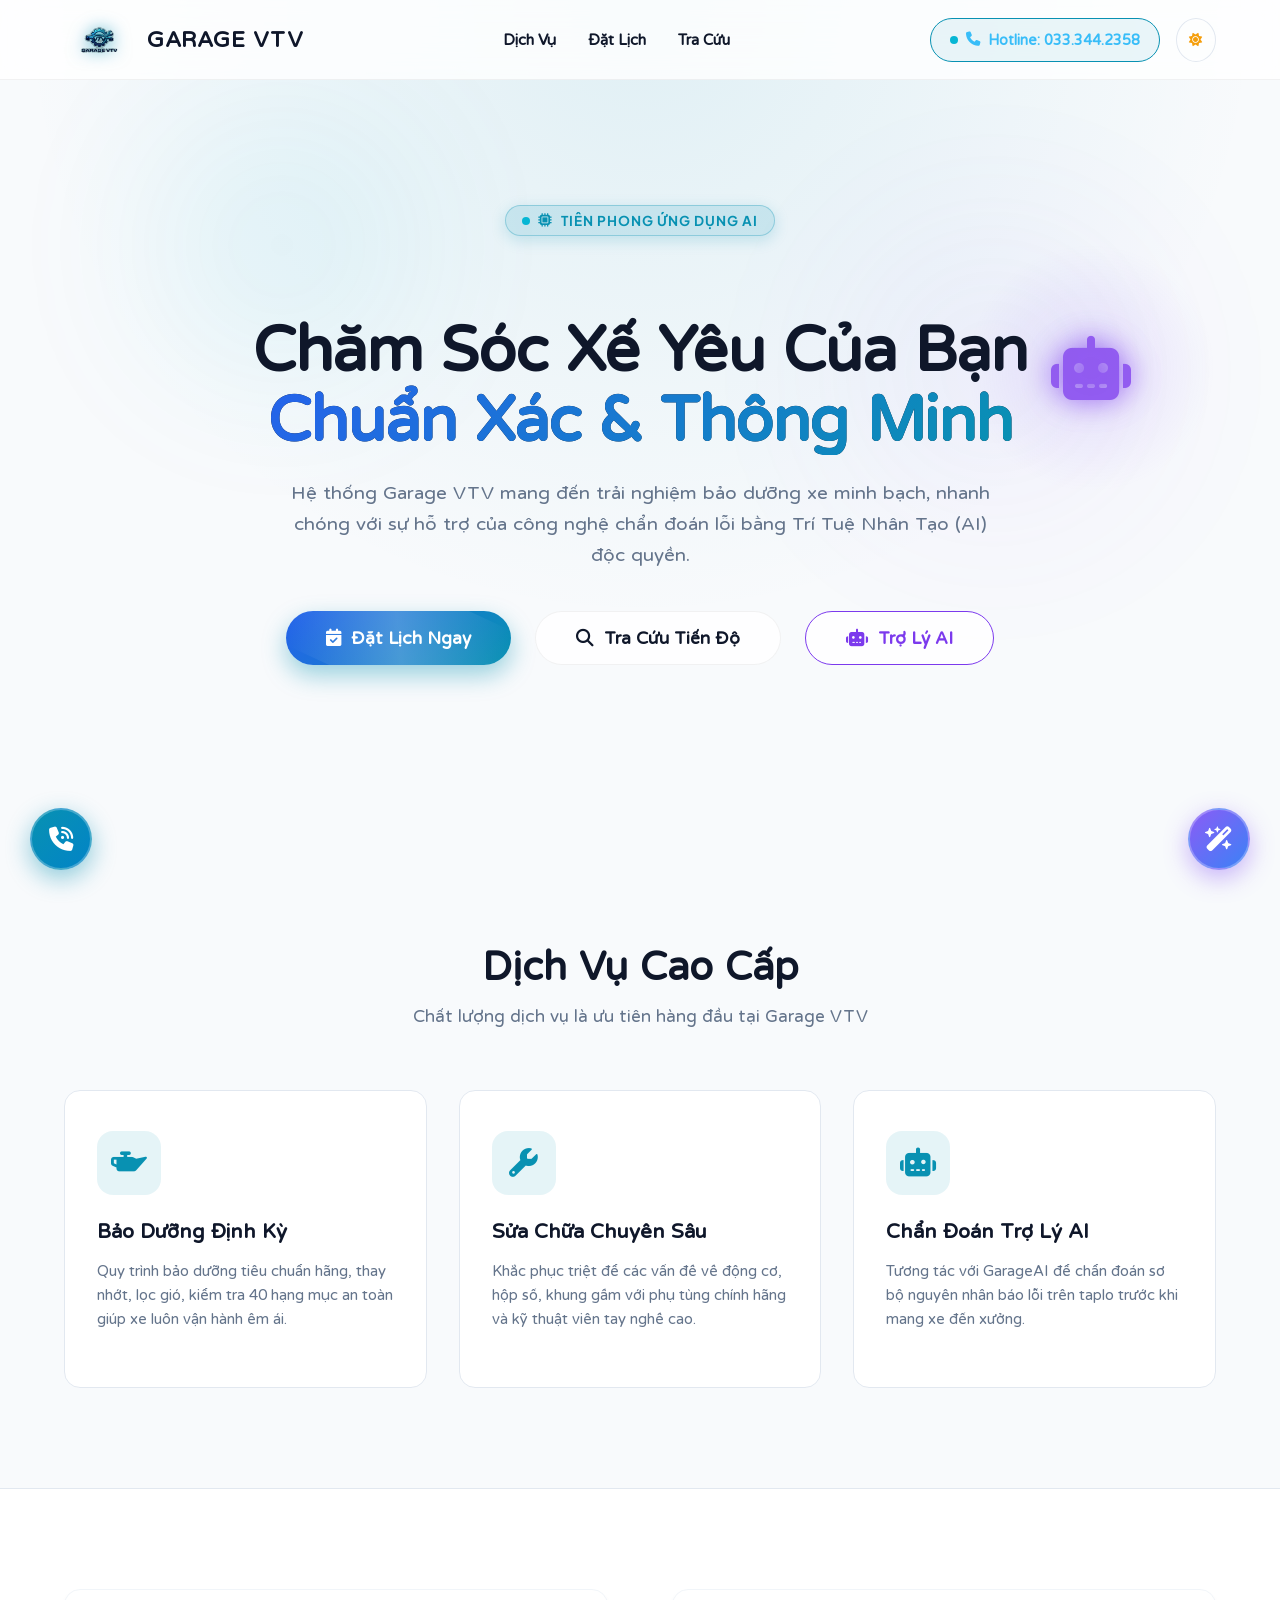
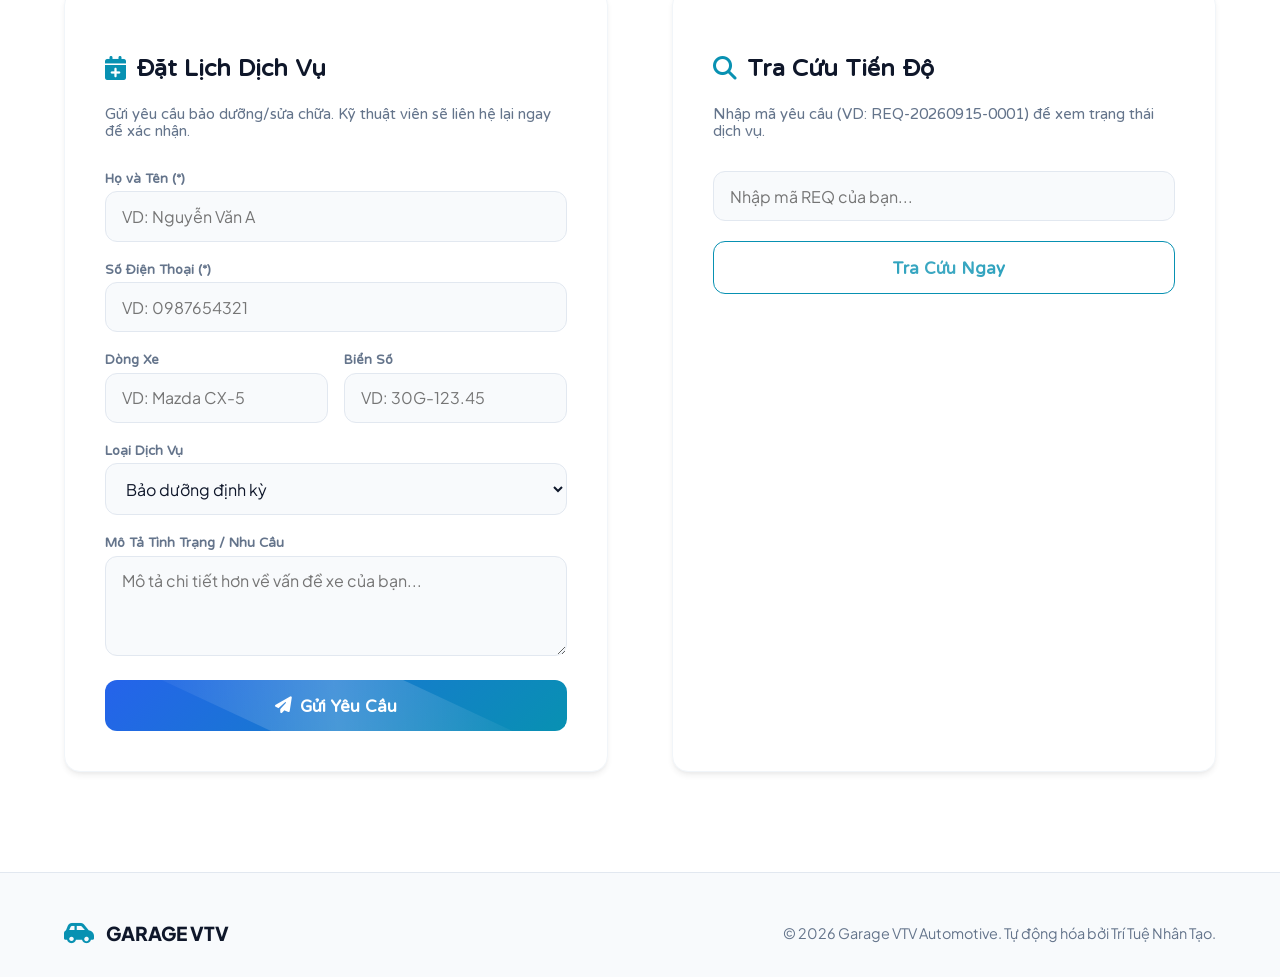
==== commit 1b21eb0e: "Fix preview booking connection and remove fake success" ====
--- a/index.html
+++ b/index.html
@@ -803,81 +803,6 @@
       }
     });
 
-    function saveLocalCustomerRequest(payload) {
-      const now = new Date();
-      const d = String(now.getDate()).padStart(2, '0');
-      const m = String(now.getMonth() + 1).padStart(2, '0');
-      const y = now.getFullYear();
-      const dateStr = `${y}${m}${d}`;
-      const prefix = `REQ-${dateStr}-`;
-
-      let requests = [];
-      try {
-        requests = JSON.parse(localStorage.getItem('vtv_customer_requests_data') || '[]');
-      } catch (_) { requests = []; }
-
-      const todayExisting = requests.filter(r => (r.requestCode || "").startsWith(prefix));
-      const seq = String(todayExisting.length + 1).padStart(4, '0');
-      const reqCode = `${prefix}${seq}`;
-      const reqId = Date.now();
-
-      const newReq = {
-        id: reqId,
-        requestCode: reqCode,
-        fullName: payload.fullName,
-        phone: payload.phone,
-        licensePlate: payload.licensePlate,
-        vehicleBrand: payload.vehicleBrand || "Không xác định",
-        vehicleModel: payload.vehicleModel || "",
-        serviceType: payload.serviceType,
-        description: payload.description || "",
-        preferredDate: payload.preferredDate || null,
-        status: "Pending",
-        createdAt: now.toISOString(),
-        updatedAt: now.toISOString()
-      };
-
-      requests.unshift(newReq);
-      localStorage.setItem('vtv_customer_requests_data', JSON.stringify(requests));
-
-      // Auto save/update customer in vtv_customers_data
-      try {
-        let customers = JSON.parse(localStorage.getItem('vtv_customers_data') || '[]');
-        let cust = customers.find(c => c.phone === payload.phone);
-        if (!cust) {
-          const nextCustId = customers.length ? Math.max(...customers.map(c => c.id || 0)) + 1 : 1;
-          cust = {
-            id: nextCustId,
-            customer_code: `KH-${String(nextCustId).padStart(4, '0')}`,
-            full_name: payload.fullName,
-            phone: payload.phone,
-            created_at: now.toISOString()
-          };
-          customers.push(cust);
-          localStorage.setItem('vtv_customers_data', JSON.stringify(customers));
-        }
-
-        // Auto save/update vehicle in vtv_vehicles_data
-        let vehicles = JSON.parse(localStorage.getItem('vtv_vehicles_data') || '[]');
-        let veh = vehicles.find(v => (v.license_plate || '').toUpperCase() === (payload.licensePlate || '').toUpperCase());
-        if (!veh) {
-          const nextVehId = vehicles.length ? Math.max(...vehicles.map(v => v.id || 0)) + 1 : 1;
-          veh = {
-            id: nextVehId,
-            customer_id: cust.id,
-            license_plate: payload.licensePlate,
-            brand: payload.vehicleBrand || "Khác",
-            model: payload.vehicleModel || "Chưa rõ",
-            created_at: now.toISOString()
-          };
-          vehicles.push(veh);
-          localStorage.setItem('vtv_vehicles_data', JSON.stringify(vehicles));
-        }
-      } catch (_) { }
-
-      return newReq;
-    }
-
     async function handleBooking(e) {
       e.preventDefault();
       const btn = document.getElementById('btnSubmitBooking');
@@ -896,41 +821,36 @@
       };
 
       const isLocal = window.location.hostname === "127.0.0.1" || window.location.hostname === "localhost";
-      const API_BASE = isLocal ? "http://127.0.0.1:8000/api/v1" : "/api/v1";
-
-      let bookedData = null;
+      const API_BASE = window.GARAGE_API_BASE || (isLocal ? `http://${window.location.hostname}:8000/api/v1` : "/api/v1");
+
       try {
         const ctrl = new AbortController();
-        const t = setTimeout(() => ctrl.abort(), 2000);
+        const timeoutId = setTimeout(() => ctrl.abort(), 10000);
         const response = await fetch(`${API_BASE}/customer-requests`, {
           method: 'POST',
           headers: { 'Content-Type': 'application/json' },
           body: JSON.stringify(payload),
           signal: ctrl.signal
         });
-        clearTimeout(t);
-
-        if (response.ok) {
-          bookedData = await response.json();
+        clearTimeout(timeoutId);
+        if (!response.ok) {
+          const errorData = await response.json().catch(() => ({}));
+          throw new Error(errorData.detail || `Máy chủ trả về lỗi ${response.status}.`);
         }
-      } catch (_) {
-        // Backend offline / mạng không khả dụng -> fallback lưu local
+        const bookedData = await response.json();
+        const finalCode = bookedData.requestCode || bookedData.request_code || bookedData.code;
+        if (!finalCode) throw new Error('Phản hồi máy chủ không có mã yêu cầu.');
+        showBookingSuccess({ ...payload, ...bookedData, requestCode: finalCode });
+        showToast('success', `Đặt lịch thành công! Mã: ${finalCode}`);
+      } catch (err) {
+        const message = err.name === 'AbortError'
+          ? 'Máy chủ phản hồi quá lâu. Vui lòng thử lại.'
+          : (err.message || 'Không thể kết nối máy chủ.');
+        showToast('error', `Không thể gửi yêu cầu: ${message}`);
+      } finally {
+        btn.innerHTML = originalText;
+        btn.disabled = false;
       }
-
-      if (!bookedData) {
-        bookedData = saveLocalCustomerRequest(payload);
-      }
-
-      const finalCode = bookedData.requestCode || bookedData.request_code || bookedData.code || "REQ-SUCCESS";
-      showBookingSuccess({
-        ...payload,
-        ...bookedData,
-        requestCode: finalCode
-      });
-      showToast('success', `Đặt lịch thành công! Mã: ${finalCode}`);
-
-      btn.innerHTML = originalText;
-      btn.disabled = false;
     }
 
     async function handleTracking() {
@@ -946,35 +866,20 @@
       resDiv.innerHTML = '<i class="fa-solid fa-spinner fa-spin"></i> Đang tìm kiếm...';
 
       const isLocal = window.location.hostname === "127.0.0.1" || window.location.hostname === "localhost";
-      const API_BASE = isLocal ? "http://127.0.0.1:8000/api/v1" : "/api/v1";
-
-      let req = null;
+      const API_BASE = window.GARAGE_API_BASE || (isLocal ? `http://${window.location.hostname}:8000/api/v1` : "/api/v1");
+
       try {
         const ctrl = new AbortController();
-        const t = setTimeout(() => ctrl.abort(), 2000);
-        const response = await fetch(`${API_BASE}/customer-requests/code/${encodeURIComponent(q)}`, {
+        const timeoutId = setTimeout(() => ctrl.abort(), 10000);
+        const response = await fetch(`${API_BASE}/customer-requests/lookup?query=${encodeURIComponent(q)}`, {
           signal: ctrl.signal
         });
-        clearTimeout(t);
-        if (response.ok) {
-          req = await response.json();
+        clearTimeout(timeoutId);
+        if (!response.ok) {
+          const errorData = await response.json().catch(() => ({}));
+          throw new Error(errorData.detail || `Máy chủ trả về lỗi ${response.status}.`);
         }
-      } catch (_) {
-        // Backend offline
-      }
-
-      if (!req) {
-        try {
-          const list = JSON.parse(localStorage.getItem('vtv_customer_requests_data') || '[]');
-          const qNorm = q.toLowerCase();
-          const qDigits = q.replace(/\D/g, '');
-          req = list.find(r =>
-            (r.requestCode && r.requestCode.toLowerCase() === qNorm) ||
-            (qDigits && r.phone && r.phone.replace(/\D/g, '') === qDigits) ||
-            (r.licensePlate && r.licensePlate.toLowerCase().replace(/[^a-z0-9]/g, '') === qNorm.replace(/[^a-z0-9]/g, ''))
-          );
-        } catch (_) { }
-      }
+        const req = await response.json();
 
       if (req) {
         const statusMap = {
@@ -1006,8 +911,12 @@
           </div>
         `;
         resDiv.innerHTML = html;
-      } else {
-        resDiv.innerHTML = '<div style="color: var(--accent-rose);"><i class="fa-solid fa-circle-exclamation"></i> Không tìm thấy yêu cầu đặt lịch nào với mã, SĐT hoặc biển số này.</div>';
+      }
+      } catch (err) {
+        const message = err.name === 'AbortError'
+          ? 'Máy chủ phản hồi quá lâu. Vui lòng thử lại.'
+          : (err.message || 'Không thể kết nối máy chủ.');
+        resDiv.innerHTML = `<div style="color: var(--accent-rose);"><i class="fa-solid fa-circle-exclamation"></i> ${message}</div>`;
       }
     }
   </script>
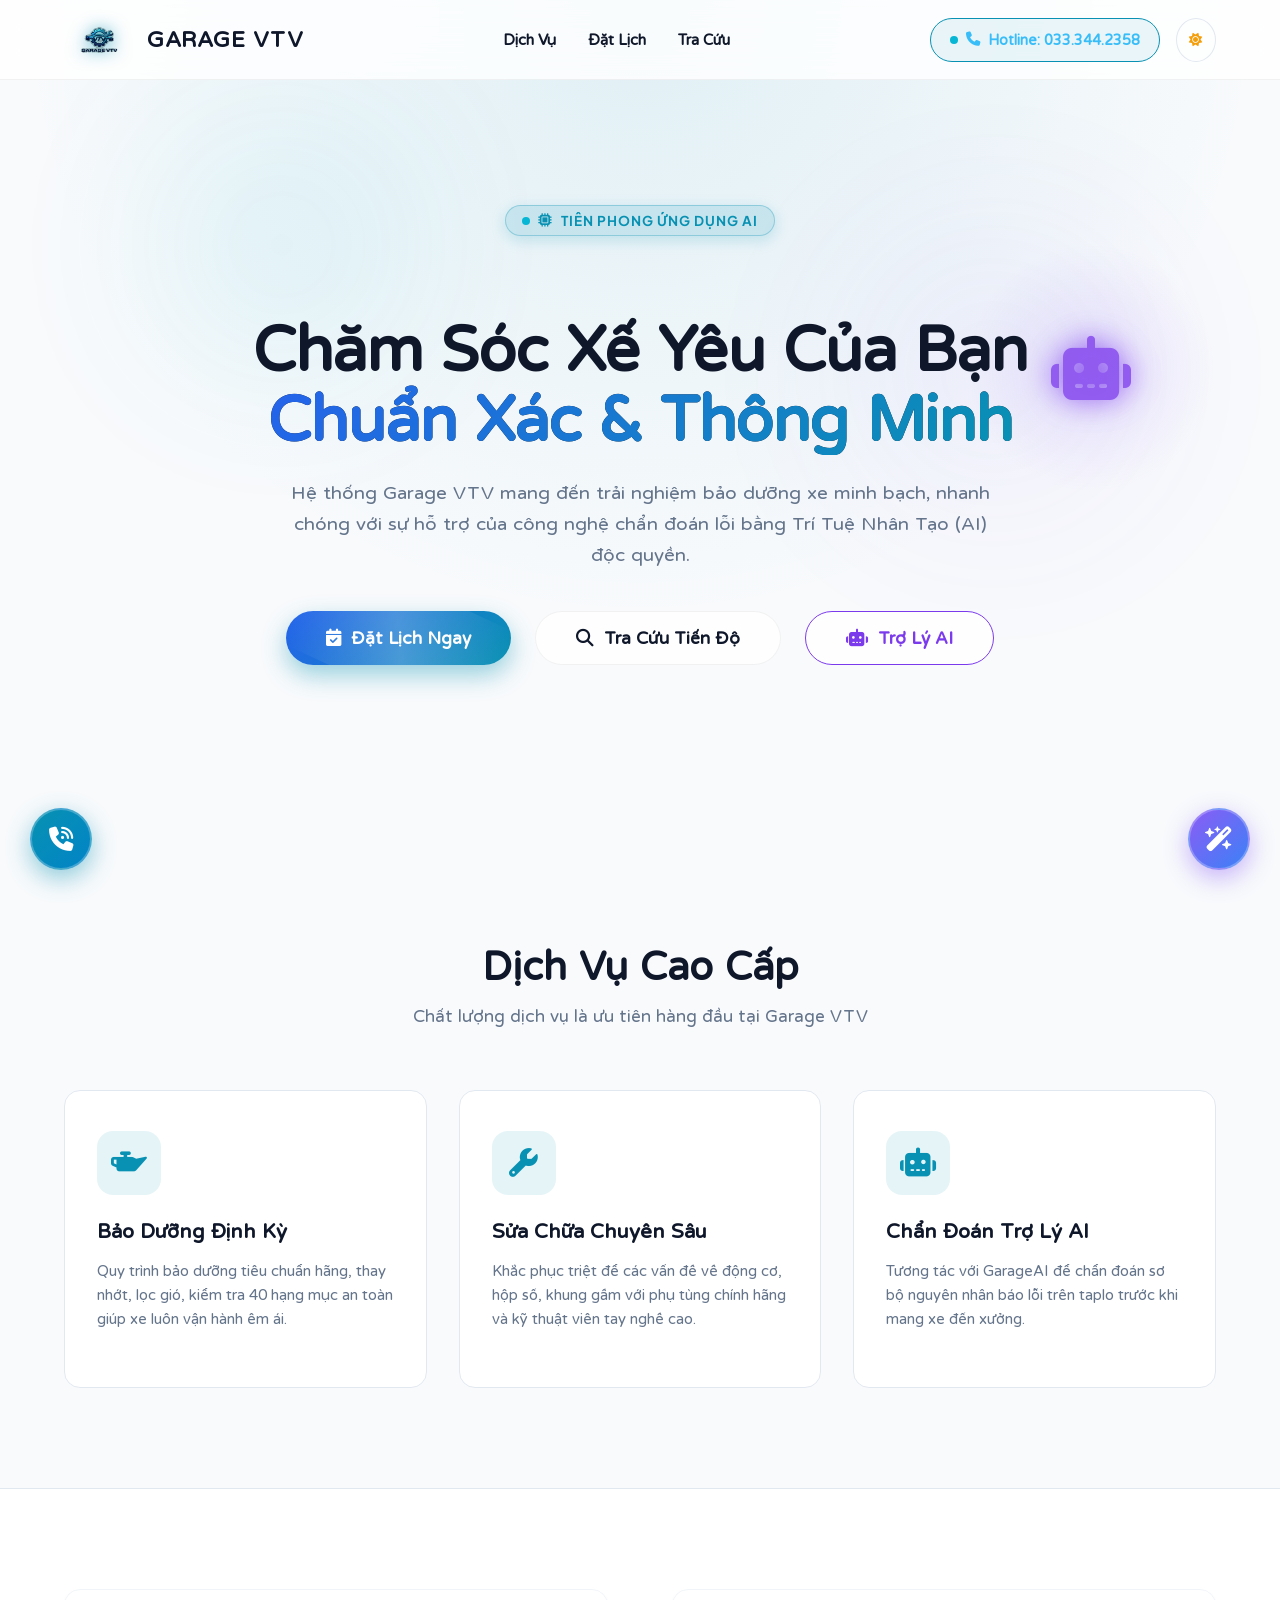
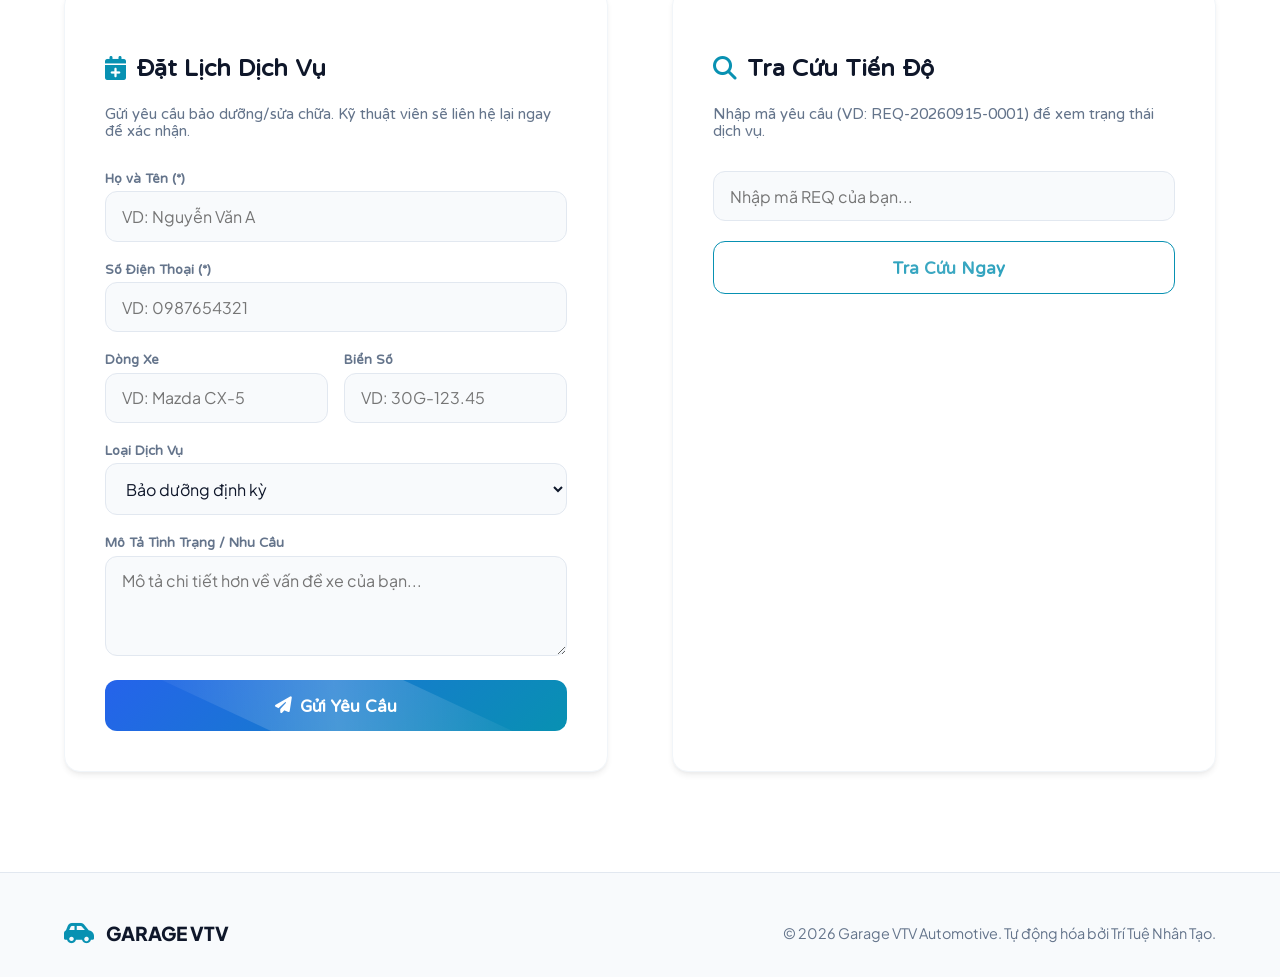
==== commit 47215a5f: "Support static frontend with configurable API" ====
--- a/index.html
+++ b/index.html
@@ -1089,6 +1089,7 @@
     <i class="fa-solid fa-wand-magic-sparkles"></i>
   </button>
 
+  <script src="static-config.js?v=1.0"></script>
   <script src="app.js?v=11.0"></script>
   <script>
     // Smooth Scroll Reveal Engine
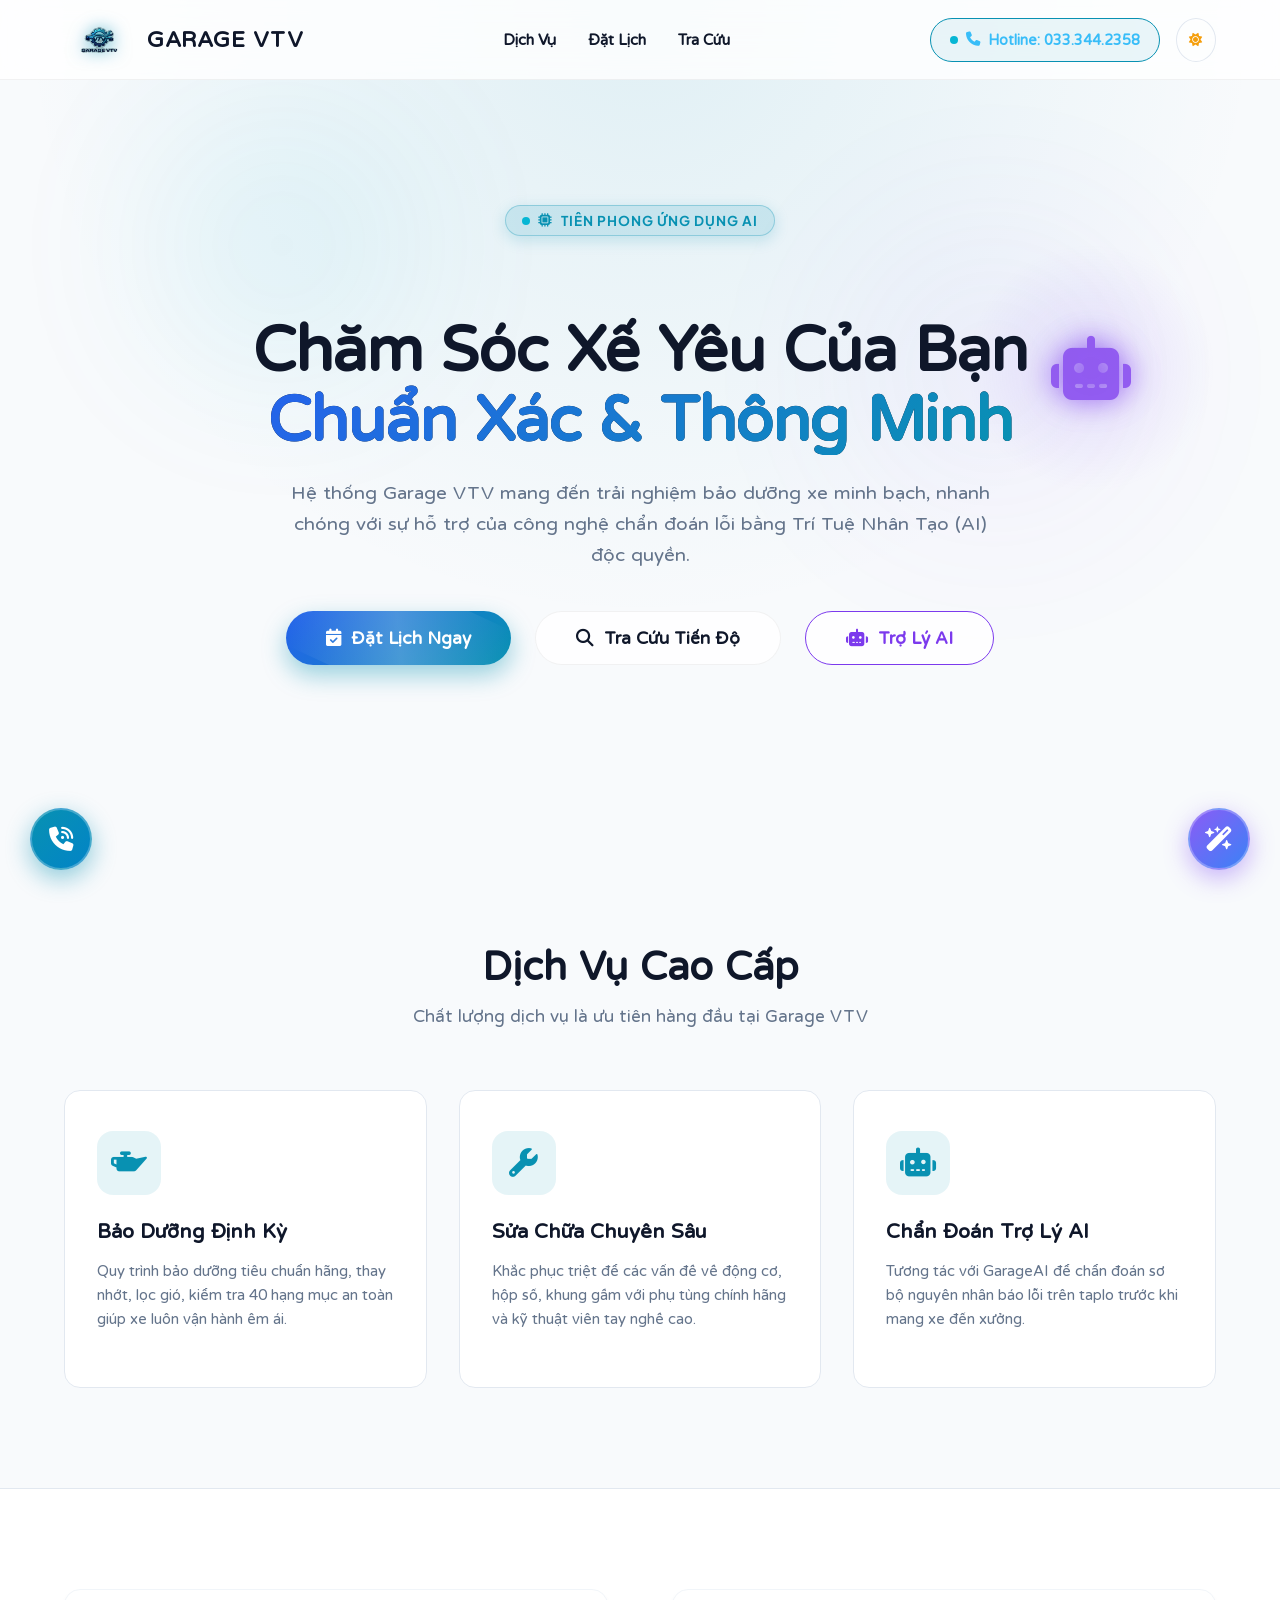
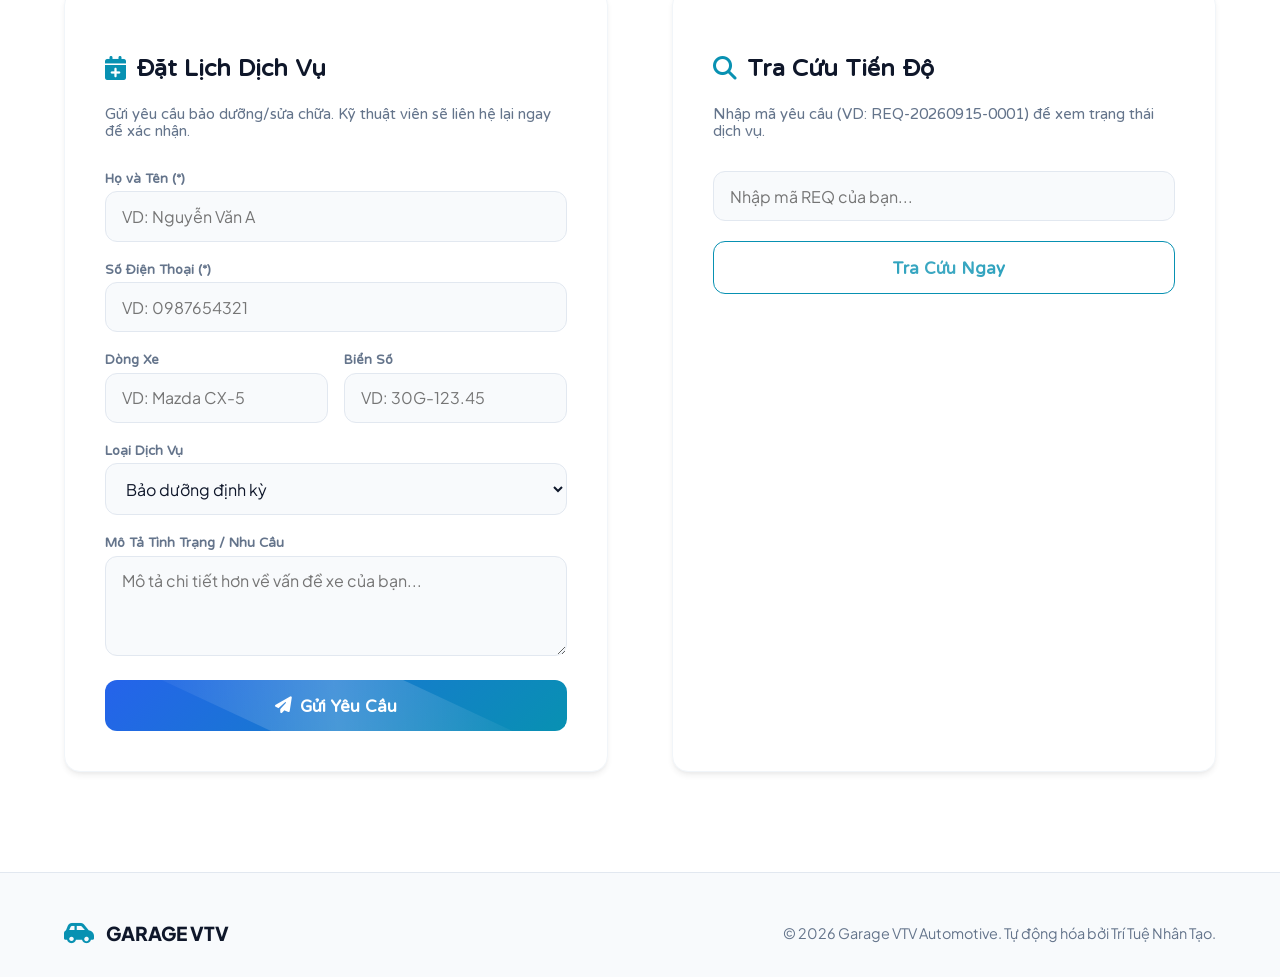
==== commit a9673d93: "Restrict phone fields to numeric input" ====
--- a/index.html
+++ b/index.html
@@ -636,7 +636,7 @@
           </div>
           <div class="form-group">
             <label class="form-label" for="bf_phone">Số Điện Thoại (*)</label>
-            <input type="tel" id="bf_phone" class="form-control" required autocomplete="tel" inputmode="tel"
+            <input type="tel" id="bf_phone" inputmode="numeric" pattern="[0-9]*" class="form-control" required autocomplete="tel"
               placeholder="VD: 0987654321">
           </div>
           <div style="display: grid; grid-template-columns: 1fr 1fr; gap: 1rem;">
@@ -1056,7 +1056,7 @@
           </h4>
           <form onsubmit="submitCallbackRequest(event)">
             <div style="display: flex; gap: 0.5rem; margin-bottom: 0.75rem;">
-              <input type="tel" id="cb-phone" class="form-control" placeholder="Nhập SĐT của bạn..." required
+              <input type="tel" id="cb-phone" inputmode="numeric" pattern="[0-9]*" class="form-control" placeholder="Nhập SĐT của bạn..." required
                 style="background: var(--bg-input); border-color: var(--border-color); color: var(--text-main);">
               <select id="cb-time" class="form-control"
                 style="width: 140px; background: var(--bg-input); border-color: var(--border-color); color: var(--text-main);">
